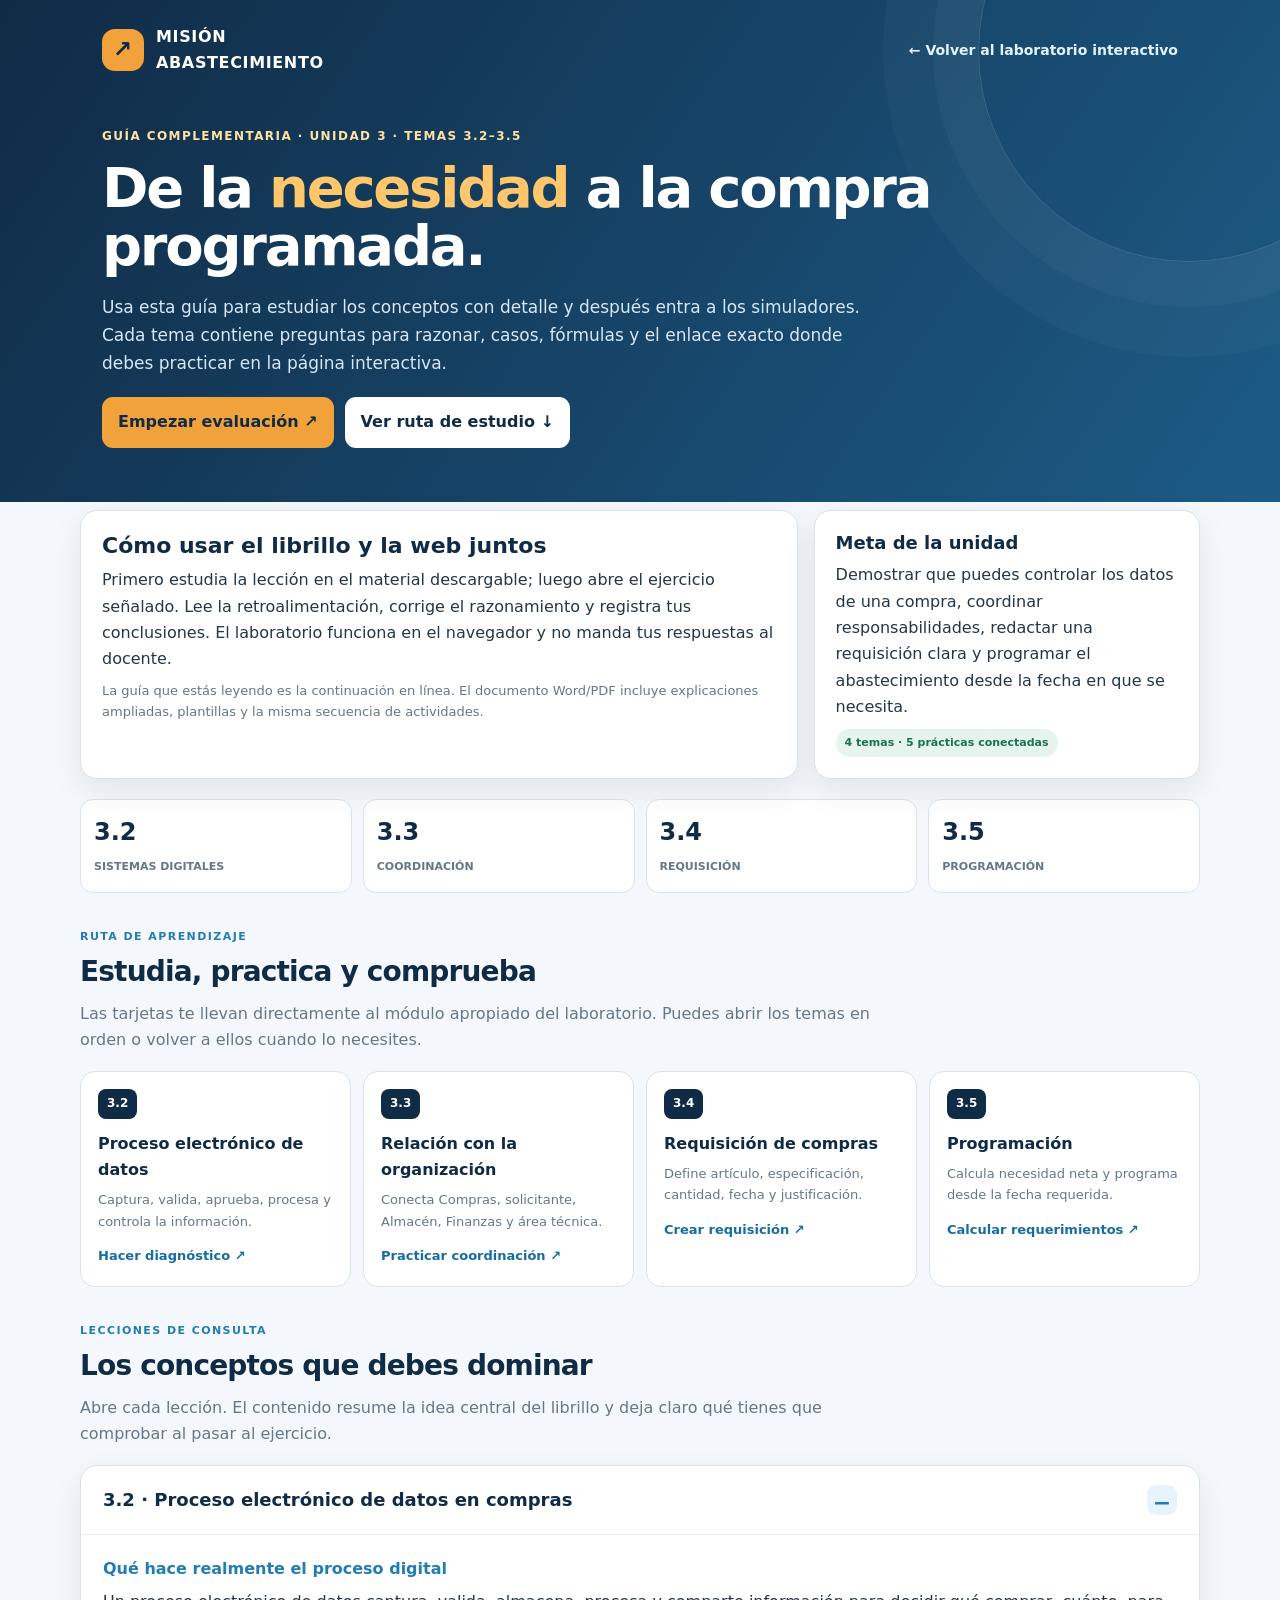
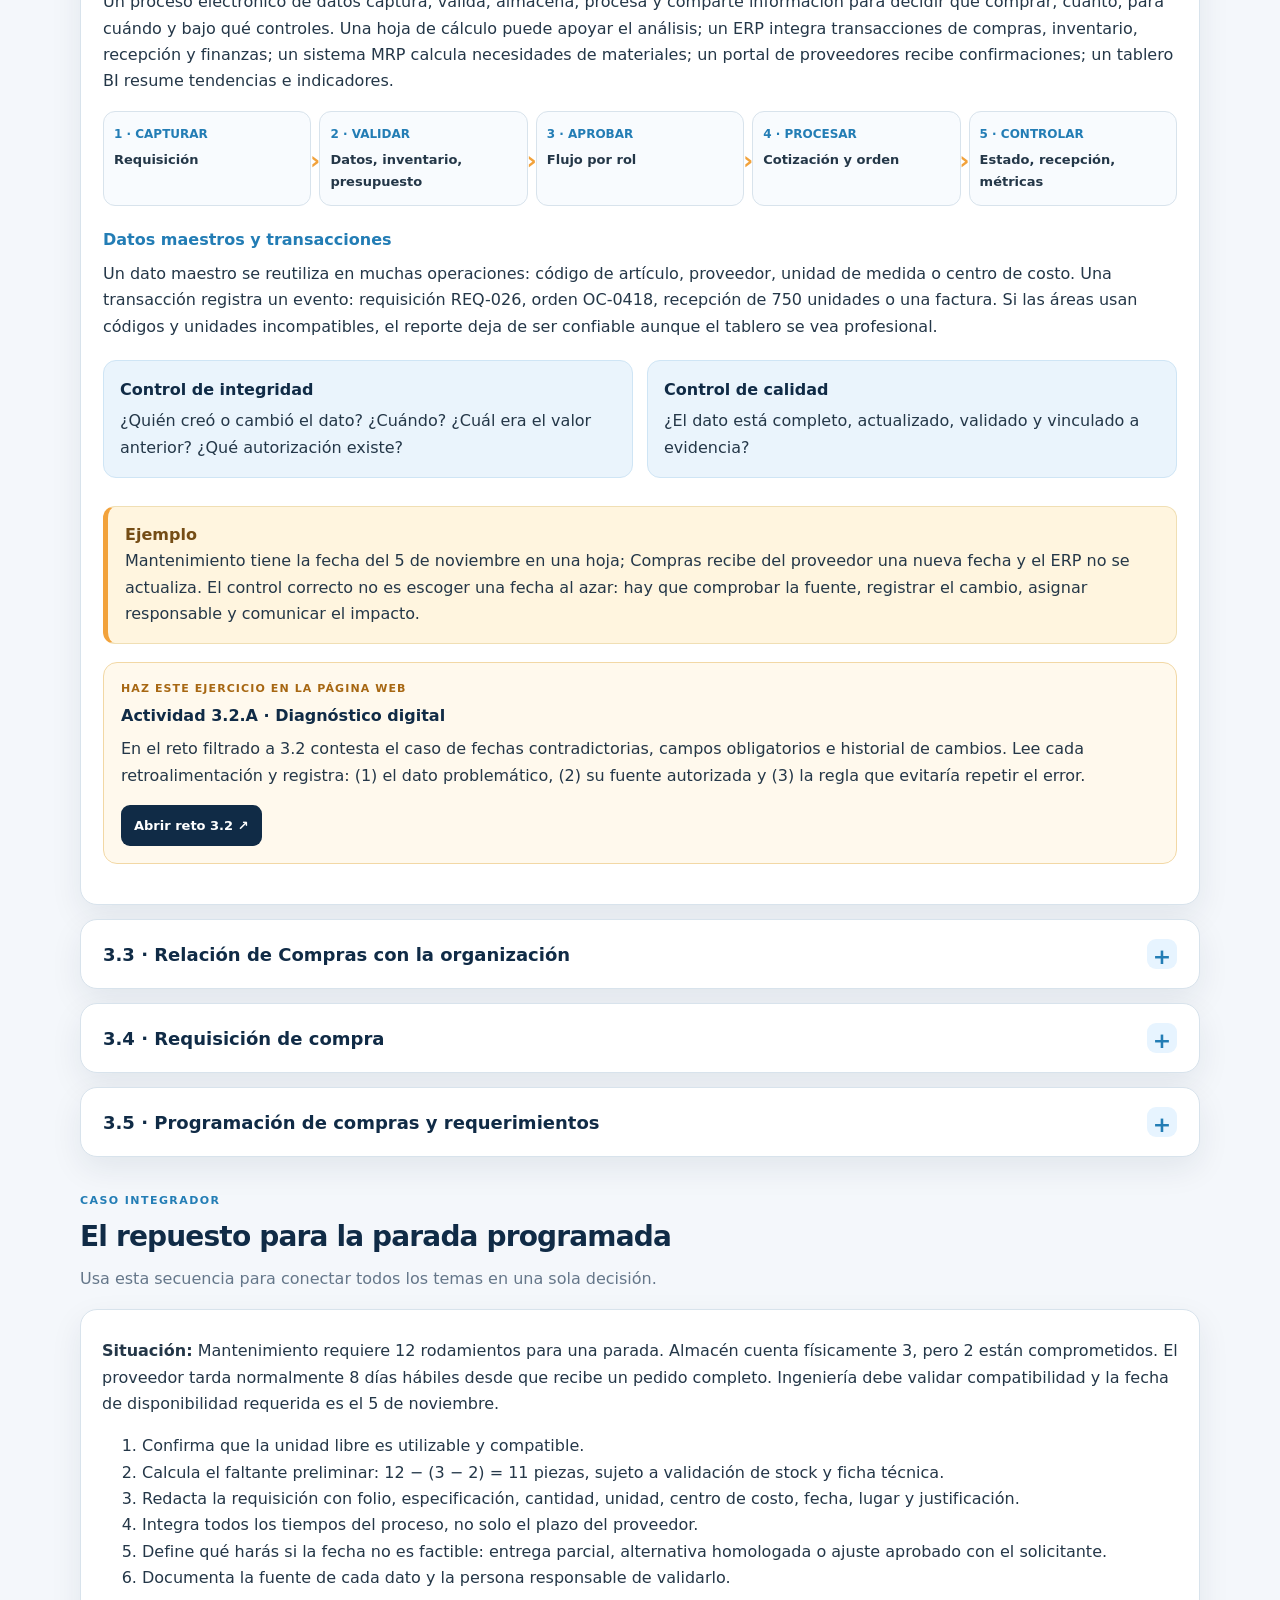
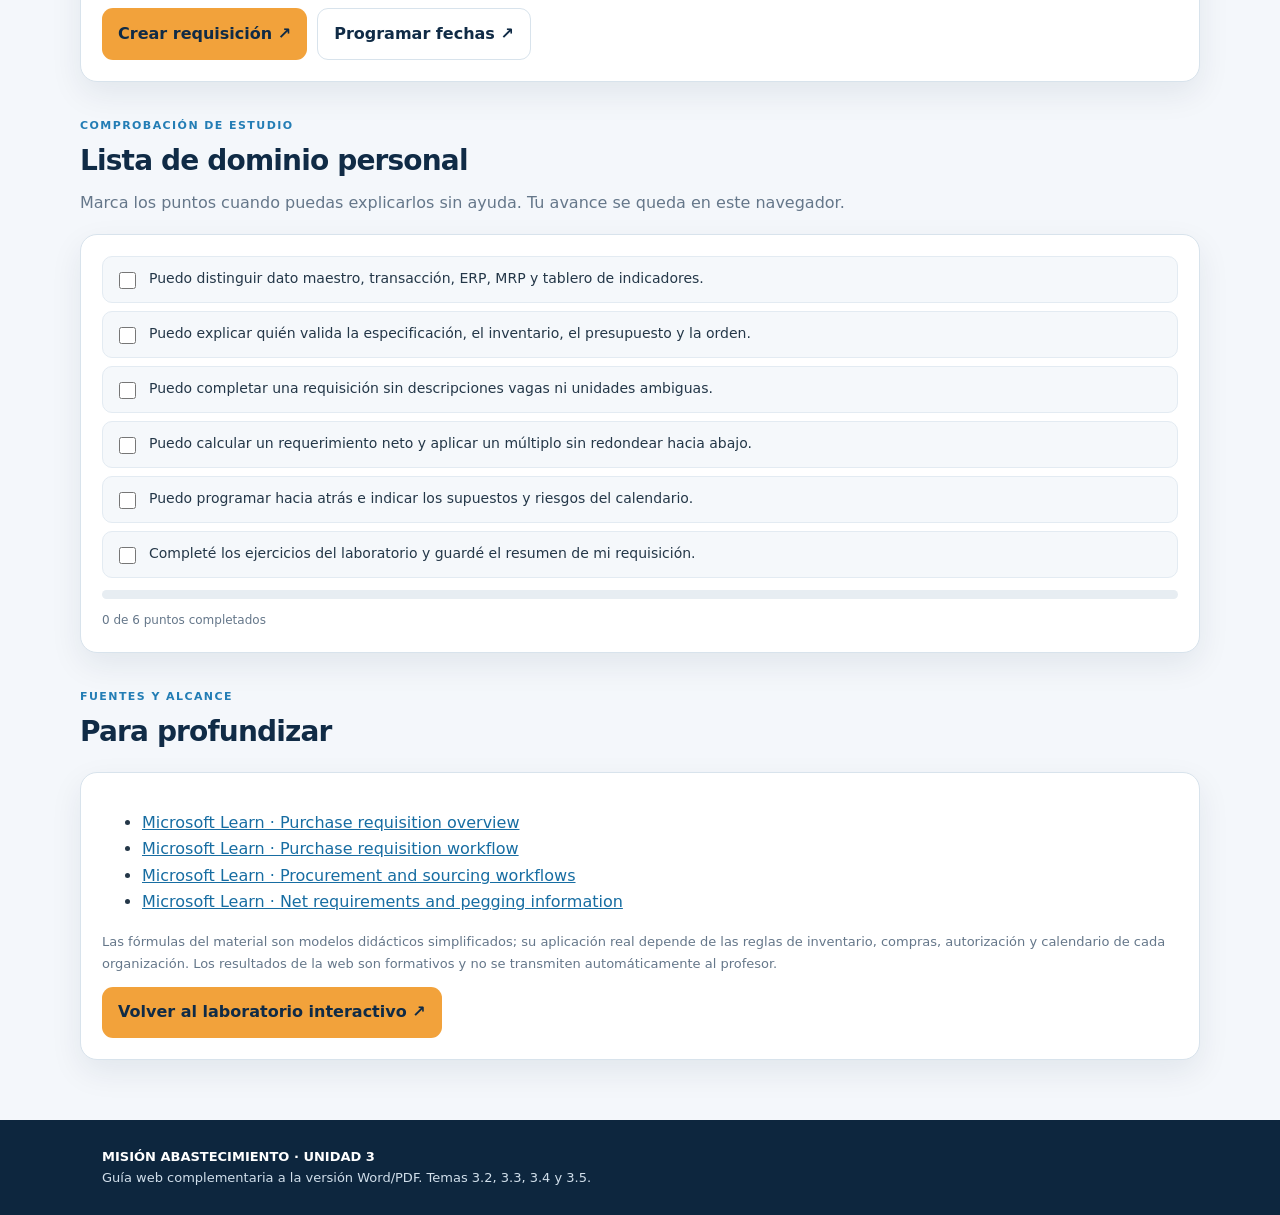
==== guia-3-2-3-5/index.html @ e075c196 "Add linked study guide for purchase planning unit 3" ====
<!doctype html>
<html lang="es">
<head>
<meta charset="utf-8">
<meta name="viewport" content="width=device-width, initial-scale=1">
<meta name="theme-color" content="#102b46">
<meta name="description" content="Guía complementaria y actividades de la Unidad 3 de Administración de Compras y Abastecimiento.">
<title>Guía de estudio | Administración de Compras · Unidad 3</title>
<style>
:root{--navy:#102b46;--navy2:#174d76;--blue:#237db5;--sky:#e7f4ff;--orange:#f2a23b;--ink:#243748;--muted:#65778a;--line:#d8e3ec;--bg:#f4f7fb;--white:#fff;--green:#197b59;--red:#b83e49;--teal:#168e92;--shadow:0 12px 32px #102b4614}
*{box-sizing:border-box}body{margin:0;background:var(--bg);font:16px/1.65 Inter,system-ui,-apple-system,"Segoe UI",sans-serif;color:var(--ink)}a{color:#176da2}a:focus,button:focus-visible{outline:3px solid var(--orange);outline-offset:3px}.shell{max-width:1120px;margin:auto;padding:0 22px}.hero{background:linear-gradient(125deg,var(--navy),#1c5b86);color:white;padding:24px 0 54px;position:relative;overflow:hidden}.hero:after{content:"";position:absolute;width:420px;height:420px;border:1px solid #ffffff28;border-radius:50%;right:-120px;top:-160px;box-shadow:0 0 0 45px #ffffff08,0 0 0 95px #ffffff07}.nav{display:flex;align-items:center;justify-content:space-between;gap:18px;position:relative;z-index:1}.brand{display:flex;align-items:center;gap:12px;font-weight:900;letter-spacing:.04em}.mark{display:grid;place-items:center;width:42px;height:42px;border-radius:13px;background:var(--orange);color:var(--navy);font-size:23px}.nav a{color:#e4f2fc;text-decoration:none;font-weight:750;font-size:14px}.eyebrow{margin-top:50px;color:#ffe2a1;font-weight:850;font-size:12px;letter-spacing:.12em;text-transform:uppercase}.hero h1{font-size:clamp(36px,5vw,56px);line-height:1.05;letter-spacing:-.04em;max-width:850px;margin:12px 0 15px}.hero h1 span{color:#ffc66c}.hero p{max-width:760px;color:#d8e7f4;font-size:17px}.actions{display:flex;gap:11px;flex-wrap:wrap;margin-top:20px}.btn{display:inline-flex;align-items:center;justify-content:center;gap:8px;padding:12px 16px;border-radius:11px;text-decoration:none;border:0;font-weight:850}.primary{background:var(--orange);color:var(--navy)}.light{background:white;color:var(--navy)}.outline{background:white;border:1px solid var(--line);color:var(--navy)}.main{padding:32px 0 60px}.intro{display:grid;grid-template-columns:1.3fr .7fr;gap:16px;margin-top:-24px;position:relative}.card{background:white;border:1px solid var(--line);border-radius:17px;padding:21px;box-shadow:var(--shadow)}.card h2,.card h3{color:var(--navy);margin:0 0 8px;line-height:1.25}.card h2{font-size:22px}.card h3{font-size:18px}.card p{margin:7px 0}.small{font-size:13px;color:var(--muted)}.kpis{display:grid;grid-template-columns:repeat(4,1fr);gap:11px;margin:20px 0 34px}.kpi{background:white;border:1px solid var(--line);border-radius:13px;padding:13px}.kpi strong{display:block;color:var(--navy);font-size:24px}.kpi span{font-size:11px;color:var(--muted);font-weight:850}.sectionhead{margin:35px 0 17px}.sectionhead .tag{color:var(--blue);font-size:11px;font-weight:900;letter-spacing:.13em;text-transform:uppercase}.sectionhead h2{margin:3px 0;color:var(--navy);font-size:28px;letter-spacing:-.03em}.sectionhead p{max-width:790px;color:var(--muted);margin:6px 0}.toc{display:grid;grid-template-columns:repeat(4,1fr);gap:12px}.topic{background:white;border:1px solid var(--line);border-radius:15px;padding:17px}.topic .num{display:inline-block;padding:5px 9px;background:var(--navy);color:white;border-radius:8px;font-size:12px;font-weight:900}.topic h3{font-size:16px;color:var(--navy);margin:12px 0 6px}.topic p{font-size:13px;color:var(--muted);margin:0 0 10px}.topic a{font-weight:850;font-size:13px;text-decoration:none}.lesson{background:white;border:1px solid var(--line);border-radius:17px;margin:14px 0;overflow:hidden;box-shadow:var(--shadow)}.lesson summary{list-style:none;cursor:pointer;padding:19px 22px;display:flex;align-items:center;justify-content:space-between;gap:15px;color:var(--navy);font-weight:900;font-size:18px}.lesson summary::-webkit-details-marker{display:none}.lesson summary:after{content:"+";display:grid;place-items:center;flex:0 0 30px;height:30px;border-radius:9px;background:var(--sky);color:var(--blue);font-size:22px}.lesson[open] summary:after{content:"−"}.lesson-body{padding:0 22px 22px;border-top:1px solid #edf1f5}.lesson-body h3{color:var(--blue);font-size:16px;margin:21px 0 7px}.lesson-body p{margin:7px 0}.lesson-body ul,.lesson-body ol{padding-left:23px}.diagram{display:grid;grid-template-columns:repeat(5,1fr);gap:8px;margin:16px 0}.step{padding:13px 10px;border:1px solid var(--line);border-radius:12px;background:#f8fbfe;position:relative}.step b{display:block;color:var(--blue);font-size:12px;text-transform:uppercase}.step span{font-size:13px;font-weight:800;display:block;margin-top:5px}.step:not(:last-child):after{content:"›";position:absolute;right:-10px;top:30%;font-size:25px;color:var(--orange);font-weight:900;z-index:1}.grid2{display:grid;grid-template-columns:1fr 1fr;gap:14px}.callout{background:#fff5df;border:1px solid #f0dfb4;border-left:5px solid var(--orange);padding:15px 17px;border-radius:12px;margin:15px 0}.callout strong{display:block;color:#754d16}.formula{background:#eaf4fc;border:1px solid #cfe5f5;border-radius:13px;padding:16px;margin:13px 0}.formula strong{display:block;color:var(--navy);font-size:16px;margin-bottom:5px}.eq{font-size:17px;font-weight:850;color:var(--blue);margin:8px 0}.tablewrap{overflow:auto;margin:12px 0}table{width:100%;border-collapse:collapse;font-size:13px}th{background:var(--navy);color:white;text-align:left;padding:10px}td{padding:10px;border:1px solid var(--line);vertical-align:top}tbody tr:nth-child(even){background:#f4f8fb}.exercise{border:1px solid #f2d8a5;background:#fff9ed;border-radius:14px;padding:17px;margin:18px 0}.exercise .lab-tag{font-size:11px;font-weight:900;letter-spacing:.1em;color:#a76712;text-transform:uppercase}.exercise h3{margin:5px 0;color:var(--navy)}.exercise p{margin:7px 0}.tasklink{display:inline-flex;margin-top:9px;padding:10px 13px;background:var(--navy);color:white;text-decoration:none;border-radius:9px;font-size:13px;font-weight:850}.checklist{display:grid;gap:8px}.check{display:flex;align-items:flex-start;gap:10px;background:#f5f8fb;border:1px solid #e3ebf2;padding:10px 12px;border-radius:10px;font-size:14px}.check input{margin-top:5px;accent-color:var(--green);width:17px;height:17px;flex:0 0 auto}.progress{height:9px;background:#e7edf2;border-radius:999px;overflow:hidden;margin:12px 0}.progress span{display:block;background:linear-gradient(90deg,var(--blue),var(--teal));height:100%;width:0%;transition:width .2s}.result{color:var(--muted);font-size:12px}.rubric td:nth-child(2),.rubric th:nth-child(2){text-align:center;width:80px}.sources a{overflow-wrap:anywhere}.footer{background:#0d263e;color:#d1dfeb;padding:26px 0;font-size:13px}.footer strong{color:white}.two-buttons{display:flex;gap:10px;flex-wrap:wrap;margin-top:13px}@media(max-width:850px){.intro{grid-template-columns:1fr}.toc{grid-template-columns:repeat(2,1fr)}.kpis{grid-template-columns:repeat(2,1fr)}.diagram{grid-template-columns:repeat(2,1fr)}.step:after{display:none}.grid2{grid-template-columns:1fr}}@media(max-width:520px){.shell{padding:0 14px}.nav{align-items:flex-start}.nav a{font-size:12px}.toc{grid-template-columns:1fr}.hero h1{font-size:36px}.lesson summary{font-size:16px;padding:16px}.lesson-body{padding:0 15px 18px}.kpi{padding:10px}.kpi strong{font-size:20px}}
</style>
</head>
<body>
<header class="hero">
 <div class="shell">
  <nav class="nav"><div class="brand"><span class="mark">↗</span><span>MISIÓN<br>ABASTECIMIENTO</span></div><a href="https://angelmaltos03-alt.github.io/compras-game/laboratorio-3-2-3-5/">← Volver al laboratorio interactivo</a></nav>
  <div class="eyebrow">Guía complementaria · Unidad 3 · Temas 3.2–3.5</div>
  <h1>De la <span>necesidad</span> a la compra programada.</h1>
  <p>Usa esta guía para estudiar los conceptos con detalle y después entra a los simuladores. Cada tema contiene preguntas para razonar, casos, fórmulas y el enlace exacto donde debes practicar en la página interactiva.</p>
  <div class="actions"><a class="btn primary" href="https://angelmaltos03-alt.github.io/compras-game/laboratorio-3-2-3-5/?module=quiz">Empezar evaluación ↗</a><a class="btn light" href="#ruta">Ver ruta de estudio ↓</a></div>
 </div>
</header>
<main class="main shell">
 <div class="intro">
  <section class="card"><h2>Cómo usar el librillo y la web juntos</h2><p>Primero estudia la lección en el material descargable; luego abre el ejercicio señalado. Lee la retroalimentación, corrige el razonamiento y registra tus conclusiones. El laboratorio funciona en el navegador y no manda tus respuestas al docente.</p><p class="small">La guía que estás leyendo es la continuación en línea. El documento Word/PDF incluye explicaciones ampliadas, plantillas y la misma secuencia de actividades.</p></section>
  <aside class="card"><h3>Meta de la unidad</h3><p>Demostrar que puedes controlar los datos de una compra, coordinar responsabilidades, redactar una requisición clara y programar el abastecimiento desde la fecha en que se necesita.</p><div class="pill" style="display:inline-block;background:#e5f5ed;color:#19734e;padding:5px 9px;border-radius:999px;font-size:11px;font-weight:900">4 temas · 5 prácticas conectadas</div></aside>
 </div>
 <div class="kpis"><div class="kpi"><strong>3.2</strong><span>SISTEMAS DIGITALES</span></div><div class="kpi"><strong>3.3</strong><span>COORDINACIÓN</span></div><div class="kpi"><strong>3.4</strong><span>REQUISICIÓN</span></div><div class="kpi"><strong>3.5</strong><span>PROGRAMACIÓN</span></div></div>
 <div id="ruta" class="sectionhead"><div class="tag">Ruta de aprendizaje</div><h2>Estudia, practica y comprueba</h2><p>Las tarjetas te llevan directamente al módulo apropiado del laboratorio. Puedes abrir los temas en orden o volver a ellos cuando lo necesites.</p></div>
 <div class="toc">
  <article class="topic"><span class="num">3.2</span><h3>Proceso electrónico de datos</h3><p>Captura, valida, aprueba, procesa y controla la información.</p><a href="https://angelmaltos03-alt.github.io/compras-game/laboratorio-3-2-3-5/?module=quiz&topic=3.2">Hacer diagnóstico ↗</a></article>
  <article class="topic"><span class="num">3.3</span><h3>Relación con la organización</h3><p>Conecta Compras, solicitante, Almacén, Finanzas y área técnica.</p><a href="https://angelmaltos03-alt.github.io/compras-game/laboratorio-3-2-3-5/?module=quiz&topic=3.3">Practicar coordinación ↗</a></article>
  <article class="topic"><span class="num">3.4</span><h3>Requisición de compras</h3><p>Define artículo, especificación, cantidad, fecha y justificación.</p><a href="https://angelmaltos03-alt.github.io/compras-game/laboratorio-3-2-3-5/?module=requisition">Crear requisición ↗</a></article>
  <article class="topic"><span class="num">3.5</span><h3>Programación</h3><p>Calcula necesidad neta y programa desde la fecha requerida.</p><a href="https://angelmaltos03-alt.github.io/compras-game/laboratorio-3-2-3-5/?module=planning">Calcular requerimientos ↗</a></article>
 </div>

 <div class="sectionhead"><div class="tag">Lecciones de consulta</div><h2>Los conceptos que debes dominar</h2><p>Abre cada lección. El contenido resume la idea central del librillo y deja claro qué tienes que comprobar al pasar al ejercicio.</p></div>

 <details class="lesson" open>
  <summary>3.2 · Proceso electrónico de datos en compras</summary>
  <div class="lesson-body">
   <h3>Qué hace realmente el proceso digital</h3>
   <p>Un proceso electrónico de datos captura, valida, almacena, procesa y comparte información para decidir qué comprar, cuánto, para cuándo y bajo qué controles. Una hoja de cálculo puede apoyar el análisis; un ERP integra transacciones de compras, inventario, recepción y finanzas; un sistema MRP calcula necesidades de materiales; un portal de proveedores recibe confirmaciones; un tablero BI resume tendencias e indicadores.</p>
   <div class="diagram"><div class="step"><b>1 · Capturar</b><span>Requisición</span></div><div class="step"><b>2 · Validar</b><span>Datos, inventario, presupuesto</span></div><div class="step"><b>3 · Aprobar</b><span>Flujo por rol</span></div><div class="step"><b>4 · Procesar</b><span>Cotización y orden</span></div><div class="step"><b>5 · Controlar</b><span>Estado, recepción, métricas</span></div></div>
   <h3>Datos maestros y transacciones</h3>
   <p>Un dato maestro se reutiliza en muchas operaciones: código de artículo, proveedor, unidad de medida o centro de costo. Una transacción registra un evento: requisición REQ-026, orden OC-0418, recepción de 750 unidades o una factura. Si las áreas usan códigos y unidades incompatibles, el reporte deja de ser confiable aunque el tablero se vea profesional.</p>
   <div class="grid2">
    <div class="formula"><strong>Control de integridad</strong>¿Quién creó o cambió el dato? ¿Cuándo? ¿Cuál era el valor anterior? ¿Qué autorización existe?</div>
    <div class="formula"><strong>Control de calidad</strong>¿El dato está completo, actualizado, validado y vinculado a evidencia?</div>
   </div>
   <div class="callout"><strong>Ejemplo</strong>Mantenimiento tiene la fecha del 5 de noviembre en una hoja; Compras recibe del proveedor una nueva fecha y el ERP no se actualiza. El control correcto no es escoger una fecha al azar: hay que comprobar la fuente, registrar el cambio, asignar responsable y comunicar el impacto.</div>
   <div class="exercise"><div class="lab-tag">Haz este ejercicio en la página web</div><h3>Actividad 3.2.A · Diagnóstico digital</h3><p>En el reto filtrado a 3.2 contesta el caso de fechas contradictorias, campos obligatorios e historial de cambios. Lee cada retroalimentación y registra: (1) el dato problemático, (2) su fuente autorizada y (3) la regla que evitaría repetir el error.</p><a class="tasklink" href="https://angelmaltos03-alt.github.io/compras-game/laboratorio-3-2-3-5/?module=quiz&topic=3.2">Abrir reto 3.2 ↗</a></div>
  </div>
 </details>

 <details class="lesson">
  <summary>3.3 · Relación de Compras con la organización</summary>
  <div class="lesson-body">
   <p>Compras es transversal: organiza el abastecimiento, pero no reemplaza la experiencia del área que usará el bien ni la autoridad del área que autoriza el gasto. La calidad del pedido depende de que todos aporten la información que controlan.</p>
   <div class="tablewrap"><table><thead><tr><th>Área</th><th>Aporta</th><th>Si no participa</th></tr></thead><tbody>
    <tr><td>Solicitante</td><td>Uso, cantidad, fecha requerida, justificación.</td><td>Solicitud confusa o innecesaria.</td></tr>
    <tr><td>Producción / mantenimiento</td><td>Programa de consumo, equipo, repuesto y criticidad.</td><td>Material incompatible o tardío.</td></tr>
    <tr><td>Almacén</td><td>Existencia utilizable, reservas, bloqueos y pedidos abiertos.</td><td>Compra duplicada o faltante.</td></tr>
    <tr><td>Ingeniería / Calidad</td><td>Especificación y criterios de aceptación.</td><td>Rechazo de material o servicio.</td></tr>
    <tr><td>Finanzas / autorizador</td><td>Presupuesto, centro de costo y límites de autoridad.</td><td>Gasto sin validar o cargo incorrecto.</td></tr>
    <tr><td>Compras</td><td>Alternativas, evaluación de proveedores, negociación, OC y seguimiento.</td><td>Menor control de precio, plazo y trazabilidad.</td></tr>
   </tbody></table></div>
   <div class="callout"><strong>Regla de coordinación</strong>El solicitante explica qué necesita y por qué; la función técnica valida qué cumple; Almacén confirma cuánto hay libre; Finanzas y el autorizador aplican controles; Compras convierte la necesidad validada en una adquisición controlada.</div>
   <div class="exercise"><div class="lab-tag">Haz este ejercicio en la página web</div><h3>Actividad 3.3.A · Responsabilidad compartida</h3><p>Filtra el reto al tema 3.3. Después redacta un ejemplo propio donde deban intervenir tres áreas. Indica qué dato aporta cada una y qué evidencia dejaría.</p><a class="tasklink" href="https://angelmaltos03-alt.github.io/compras-game/laboratorio-3-2-3-5/?module=quiz&topic=3.3">Abrir reto 3.3 ↗</a></div>
  </div>
 </details>

 <details class="lesson">
  <summary>3.4 · Requisición de compra</summary>
  <div class="lesson-body">
   <h3>Qué es y qué no es</h3>
   <p>La requisición es la solicitud interna para adquirir un bien o servicio. Justifica y describe la necesidad; no es la cotización del proveedor ni la orden formal enviada al proveedor. Una vez validada y aprobada según la política, puede continuar a la cotización, selección y emisión de la orden.</p>
   <div class="tablewrap"><table><thead><tr><th>Campo</th><th>Qué debe registrar</th><th>Ejemplo didáctico</th></tr></thead><tbody>
    <tr><td>Cabecera</td><td>Folio, fecha, solicitante, área, centro de costo.</td><td>REQ-MTTO-026 · MNT-02.</td></tr>
    <tr><td>Descripción</td><td>Nombre específico del bien o servicio.</td><td>Rodamiento 6205-2RS.</td></tr>
    <tr><td>Especificación</td><td>Modelo, medidas, material, compatibilidad, norma o alcance.</td><td>Compatible con motor M-04 según ficha adjunta.</td></tr>
    <tr><td>Cantidad / unidad</td><td>Valor y unidad no ambigua.</td><td>11 piezas, si el inventario libre válido es 1 y se necesitan 12.</td></tr>
    <tr><td>Fecha / lugar</td><td>Cuándo debe estar disponible y dónde se recibe.</td><td>Antes de la parada, almacén central.</td></tr>
    <tr><td>Justificación</td><td>Uso y consecuencia de no comprar.</td><td>El mantenimiento programado puede retrasarse si falta el repuesto.</td></tr>
   </tbody></table></div>
   <h3>Descripción clara frente a descripción vaga</h3>
   <div class="grid2"><div class="formula"><strong>Débil</strong>“Comprar un rodamiento urgente”.<p>No define modelo, uso, cantidad ni fecha útil.</p></div><div class="formula"><strong>Mejor</strong>“Rodamiento 6205-2RS, compatible con motor M-04 según ficha técnica validada; 11 piezas; disponible antes de la parada del 5 de noviembre”.</div></div>
   <div class="callout"><strong>Antes de aprobar</strong>Comprueba inventario utilizable y reservas; valida la compatibilidad con el área técnica; confirma centro de costo; revisa fecha y plazo; adjunta documentos y tramita las autorizaciones aplicables.</div>
   <div class="exercise"><div class="lab-tag">Haz este ejercicio en la página web</div><h3>Actividad 3.4.A · Construye una requisición</h3><p>Completa el formulario de requisición. Pulsa “Revisar mi requisición”, lee los nueve criterios y corrige los que no cumplan. Descarga el resumen y consérvalo como parte de la evidencia.</p><a class="tasklink" href="https://angelmaltos03-alt.github.io/compras-game/laboratorio-3-2-3-5/?module=requisition">Abrir simulador de requisición ↗</a></div>
  </div>
 </details>

 <details class="lesson">
  <summary>3.5 · Programación de compras y requerimientos</summary>
  <div class="lesson-body">
   <h3>Planear frente a programar</h3>
   <p>Planear determina qué se necesita, cuánto y bajo qué restricciones. Programar fija fechas y responsables para completar la validación, aprobación, cotización, orden, suministro, transporte y recepción. La programación empieza por la fecha de uso y se calcula hacia atrás.</p>
   <div class="formula"><strong>Requerimiento neto (modelo didáctico)</strong><div class="eq">Máx. [0, Demanda + Stock de seguridad − Inventario utilizable − Recepciones oportunas]</div><p>“Máx. 0” indica que una necesidad cubierta no se traduce en una compra negativa. Solo se descuentan existencias utilizables y pedidos que lleguen antes de la fecha de consumo.</p></div>
   <h3>Ejemplo resuelto</h3>
   <div class="tablewrap"><table><thead><tr><th>Paso</th><th>Operación</th><th>Resultado</th></tr></thead><tbody>
    <tr><td>1</td><td>Demanda 1,200 + seguridad 100</td><td>1,300</td></tr>
    <tr><td>2</td><td>1,300 − inventario utilizable 180</td><td>1,120</td></tr>
    <tr><td>3</td><td>1,120 − recepciones oportunas 250</td><td>870 netas</td></tr>
    <tr><td>4</td><td>Si se compra en múltiplos de 200, el menor lote que cubre 870 es 1,000</td><td>1,000 a evaluar, según presupuesto y almacenamiento</td></tr>
   </tbody></table></div>
   <h3>Punto de reorden</h3>
   <div class="formula"><strong>Fórmula introductoria</strong><div class="eq">Punto de reorden = consumo promedio diario × plazo de reposición + stock de seguridad</div><p>40 filtros por día × 6 días operativos + 100 de reserva = 340 filtros. Los días y la demanda deben usar la misma base temporal; la cifra es un nivel de activación, no necesariamente la cantidad que se compra.</p></div>
   <h3>Programar hacia atrás</h3>
   <p>Ejemplo de tiempos consecutivos: aprobación 2 días hábiles, cotización/gestión 2, preparación de proveedor 8, transporte 3, inspección/recepción 2. Total = 17 días hábiles. Cuenta hacia atrás desde la fecha requerida y ajusta por festivos, cierres y margen de riesgo. Si unas tareas ocurren en paralelo, modela las dependencias en lugar de sumarlas dos veces.</p>
   <div class="exercise"><div class="lab-tag">Haz estos ejercicios en la página web</div><h3>Actividad 3.5.A · Requerimientos</h3><p>Introduce 1,200 de demanda, 100 de seguridad, 180 de inventario, 250 de recepciones oportunas y múltiplo 200. Comprueba 870 netas y 1,000 a evaluar. Después cambia las recepciones a cero y explica la variación.</p><a class="tasklink" href="https://angelmaltos03-alt.github.io/compras-game/laboratorio-3-2-3-5/?module=planning">Abrir calculadora de requerimientos ↗</a></div>
   <div class="exercise"><div class="lab-tag">Actividad 3.5.B · Programación</div><h3>Calcula cuándo iniciar</h3><p>Establece la fecha requerida y utiliza 2, 2, 8, 3 y 2 días hábiles en las etapas. La aplicación excluye fines de semana, no todos los festivos. Registra la fecha y explica qué factores de la empresa podrían cambiarla.</p><a class="tasklink" href="https://angelmaltos03-alt.github.io/compras-game/laboratorio-3-2-3-5/?module=schedule">Abrir simulador de programación ↗</a></div>
  </div>
 </details>

 <div class="sectionhead"><div class="tag">Caso integrador</div><h2>El repuesto para la parada programada</h2><p>Usa esta secuencia para conectar todos los temas en una sola decisión.</p></div>
 <section class="card">
  <p><strong>Situación:</strong> Mantenimiento requiere 12 rodamientos para una parada. Almacén cuenta físicamente 3, pero 2 están comprometidos. El proveedor tarda normalmente 8 días hábiles desde que recibe un pedido completo. Ingeniería debe validar compatibilidad y la fecha de disponibilidad requerida es el 5 de noviembre.</p>
  <ol><li>Confirma que la unidad libre es utilizable y compatible.</li><li>Calcula el faltante preliminar: 12 − (3 − 2) = 11 piezas, sujeto a validación de stock y ficha técnica.</li><li>Redacta la requisición con folio, especificación, cantidad, unidad, centro de costo, fecha, lugar y justificación.</li><li>Integra todos los tiempos del proceso, no solo el plazo del proveedor.</li><li>Define qué harás si la fecha no es factible: entrega parcial, alternativa homologada o ajuste aprobado con el solicitante.</li><li>Documenta la fuente de cada dato y la persona responsable de validarlo.</li></ol>
  <div class="two-buttons"><a class="btn primary" href="https://angelmaltos03-alt.github.io/compras-game/laboratorio-3-2-3-5/?module=requisition">Crear requisición ↗</a><a class="btn outline" href="https://angelmaltos03-alt.github.io/compras-game/laboratorio-3-2-3-5/?module=schedule">Programar fechas ↗</a></div>
 </section>

 <div class="sectionhead"><div class="tag">Comprobación de estudio</div><h2>Lista de dominio personal</h2><p>Marca los puntos cuando puedas explicarlos sin ayuda. Tu avance se queda en este navegador.</p></div>
 <section class="card">
  <div class="checklist" id="checks">
   <label class="check"><input type="checkbox"> Puedo distinguir dato maestro, transacción, ERP, MRP y tablero de indicadores.</label>
   <label class="check"><input type="checkbox"> Puedo explicar quién valida la especificación, el inventario, el presupuesto y la orden.</label>
   <label class="check"><input type="checkbox"> Puedo completar una requisición sin descripciones vagas ni unidades ambiguas.</label>
   <label class="check"><input type="checkbox"> Puedo calcular un requerimiento neto y aplicar un múltiplo sin redondear hacia abajo.</label>
   <label class="check"><input type="checkbox"> Puedo programar hacia atrás e indicar los supuestos y riesgos del calendario.</label>
   <label class="check"><input type="checkbox"> Completé los ejercicios del laboratorio y guardé el resumen de mi requisición.</label>
  </div>
  <div class="progress"><span id="progress-fill"></span></div><div class="result" id="progress-label">0 de 6 puntos completados</div>
 </section>

 <div class="sectionhead"><div class="tag">Fuentes y alcance</div><h2>Para profundizar</h2></div>
 <section class="card sources">
  <ul>
   <li><a href="https://learn.microsoft.com/en-us/dynamics365/supply-chain/procurement/purchase-requisitions-overview" target="_blank" rel="noreferrer">Microsoft Learn · Purchase requisition overview</a></li>
   <li><a href="https://learn.microsoft.com/en-us/dynamics365/supply-chain/procurement/purchase-requisitions-workflow" target="_blank" rel="noreferrer">Microsoft Learn · Purchase requisition workflow</a></li>
   <li><a href="https://learn.microsoft.com/en-us/dynamics365/supply-chain/procurement/procurement-sourcing-workflows" target="_blank" rel="noreferrer">Microsoft Learn · Procurement and sourcing workflows</a></li>
   <li><a href="https://learn.microsoft.com/en-us/dynamics365/supply-chain/master-planning/net-requirements-built-in-master-planning" target="_blank" rel="noreferrer">Microsoft Learn · Net requirements and pegging information</a></li>
  </ul>
  <p class="small">Las fórmulas del material son modelos didácticos simplificados; su aplicación real depende de las reglas de inventario, compras, autorización y calendario de cada organización. Los resultados de la web son formativos y no se transmiten automáticamente al profesor.</p>
  <div class="two-buttons"><a class="btn primary" href="https://angelmaltos03-alt.github.io/compras-game/laboratorio-3-2-3-5/">Volver al laboratorio interactivo ↗</a></div>
 </section>
</main>
<footer class="footer"><div class="shell"><strong>MISIÓN ABASTECIMIENTO · UNIDAD 3</strong><br>Guía web complementaria a la versión Word/PDF. Temas 3.2, 3.3, 3.4 y 3.5.</div></footer>
<script>
(function(){const boxes=[...document.querySelectorAll('#checks input')];const fill=document.getElementById('progress-fill');const label=document.getElementById('progress-label');boxes.forEach((box,i)=>{const key='mision-abastecimiento-guide-check-'+i;box.checked=localStorage.getItem(key)==='1';box.addEventListener('change',()=>{localStorage.setItem(key,box.checked?'1':'0');update()})});function update(){const n=boxes.filter(b=>b.checked).length;fill.style.width=(n/boxes.length*100)+'%';label.textContent=n+' de '+boxes.length+' puntos completados'}update()})();
</script>
</body></html>
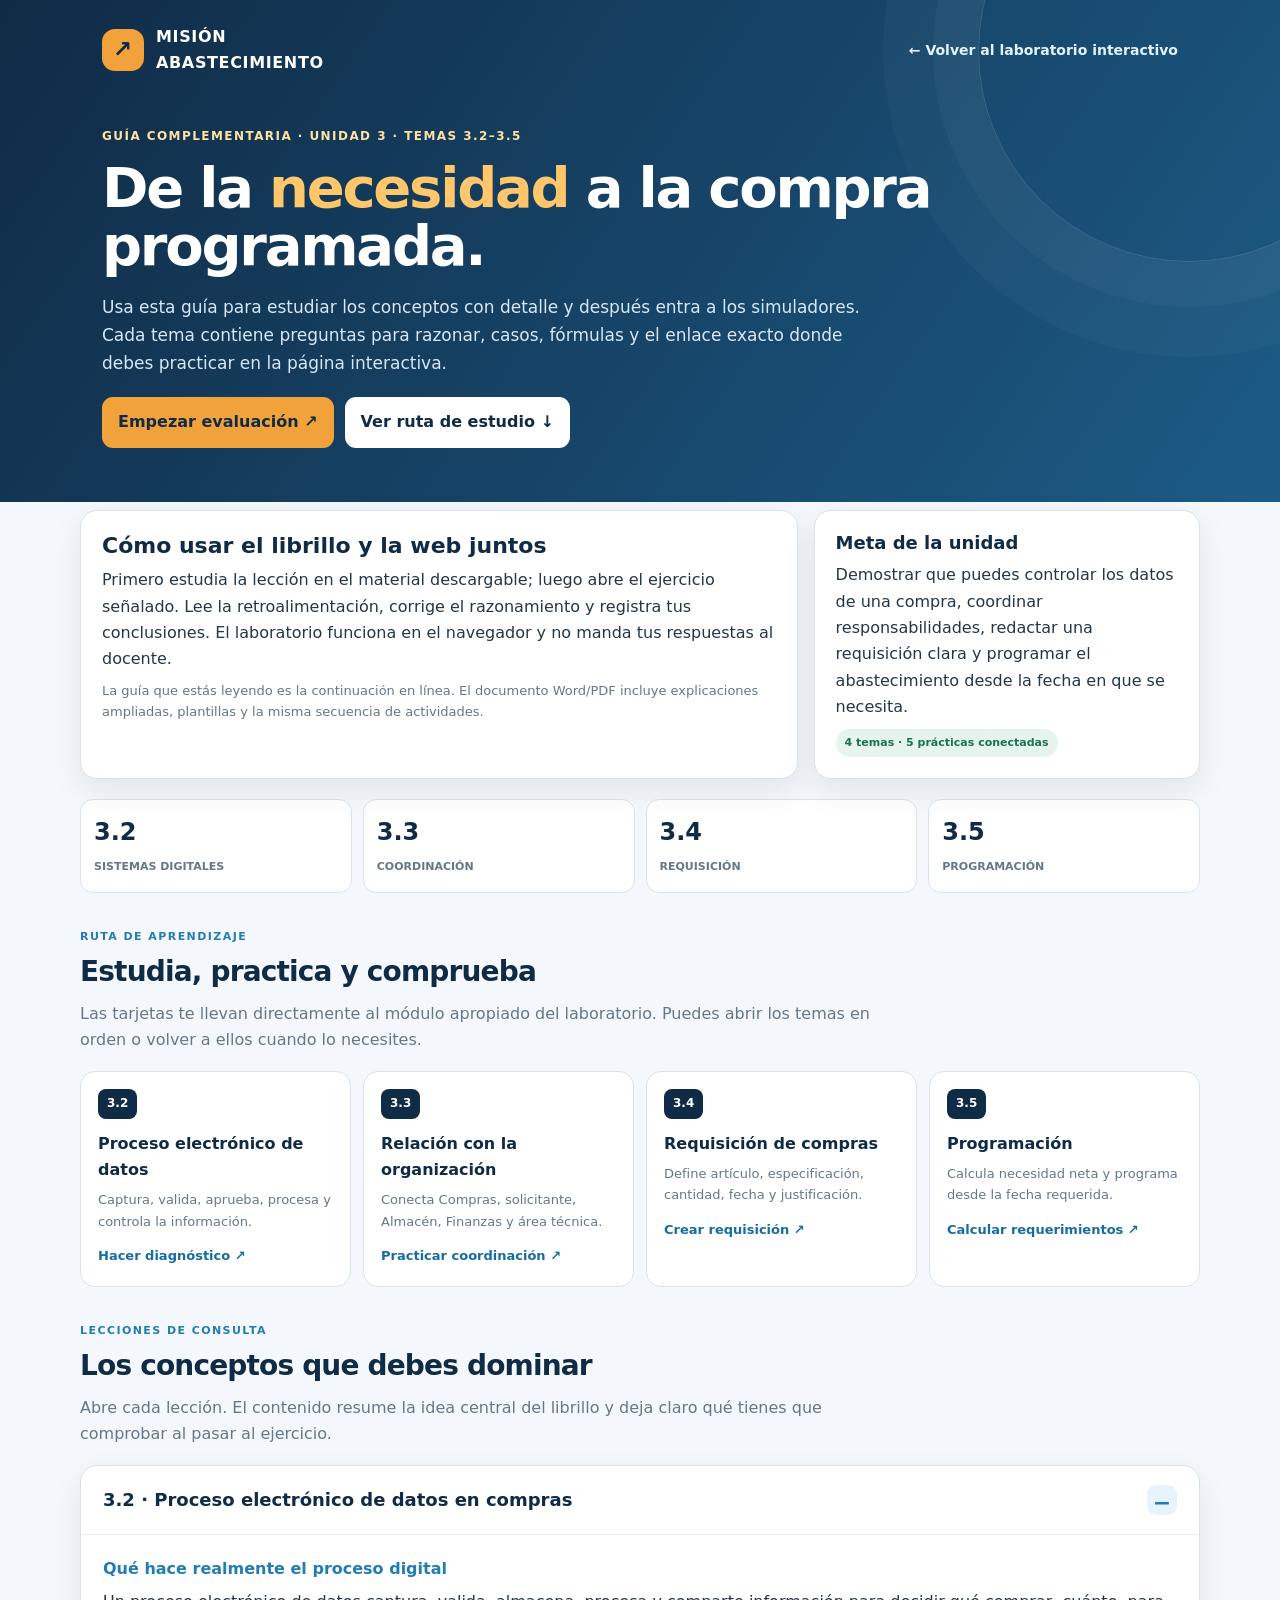
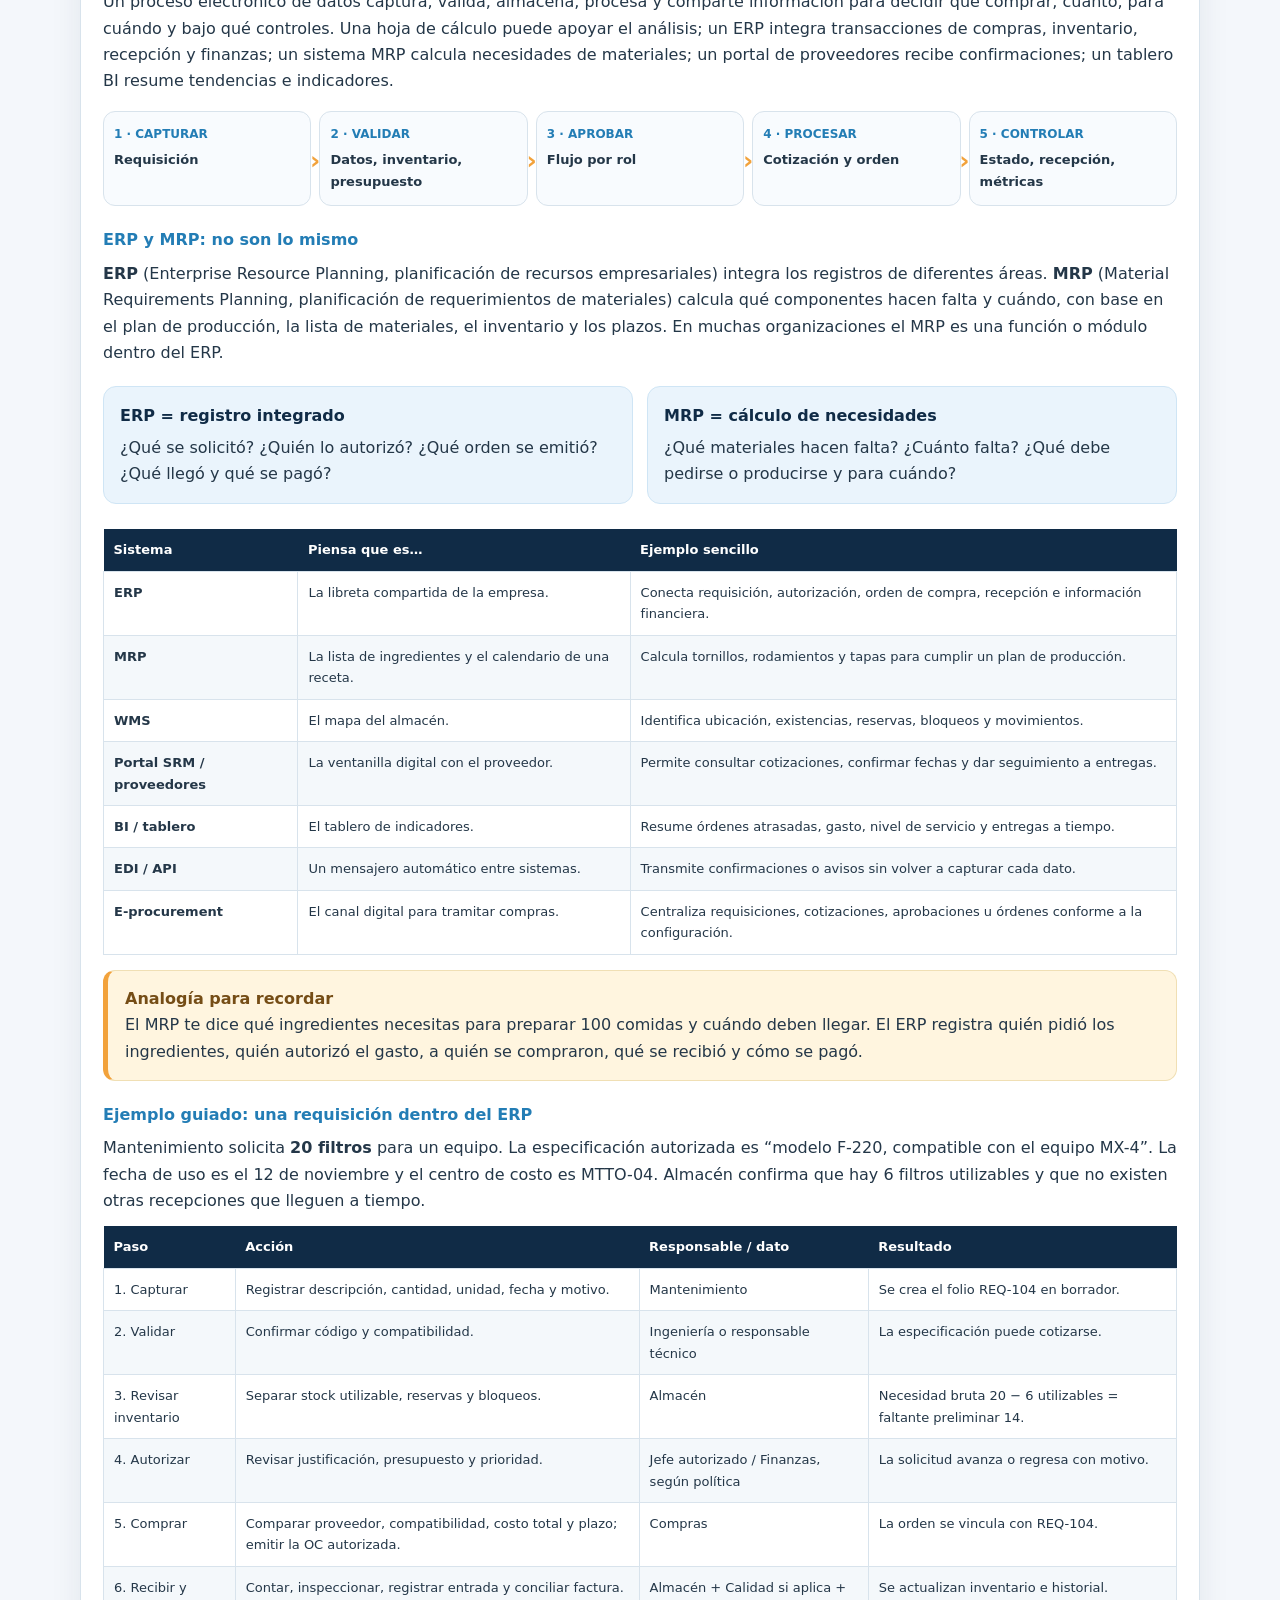
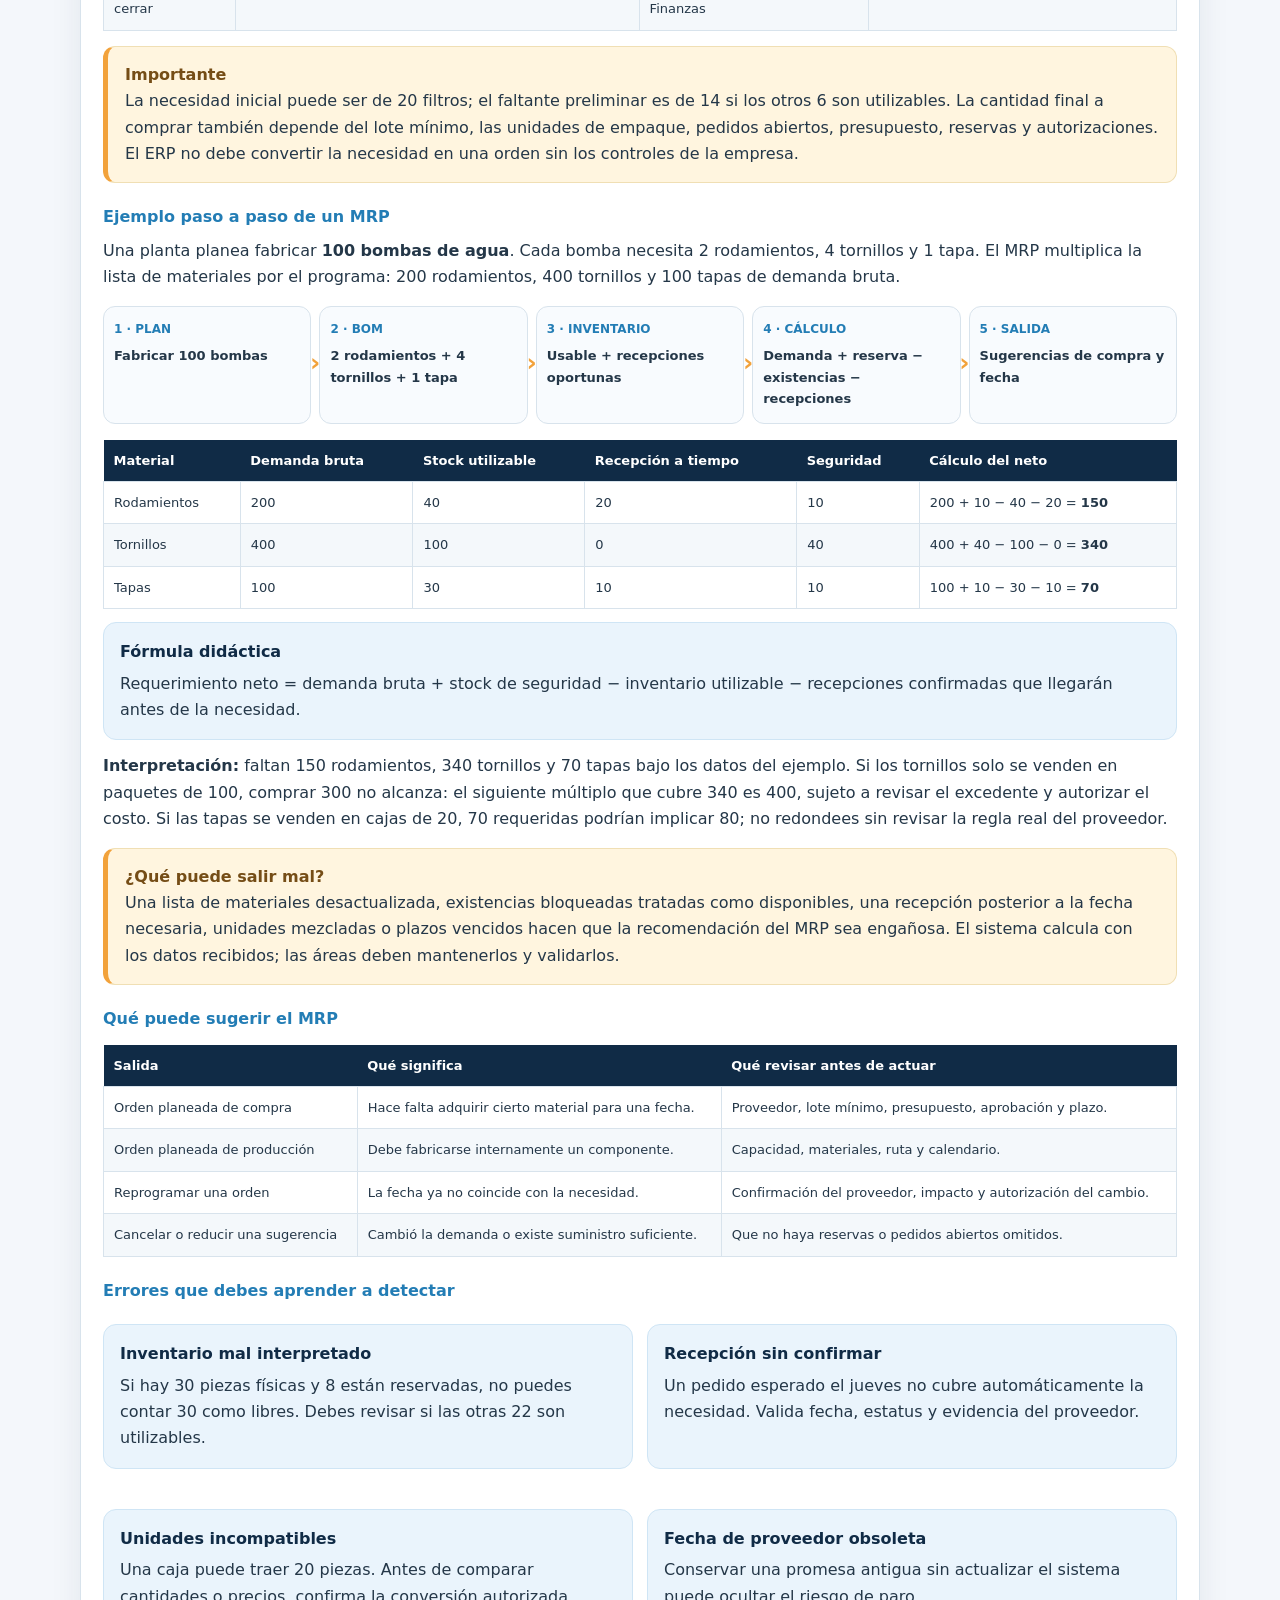
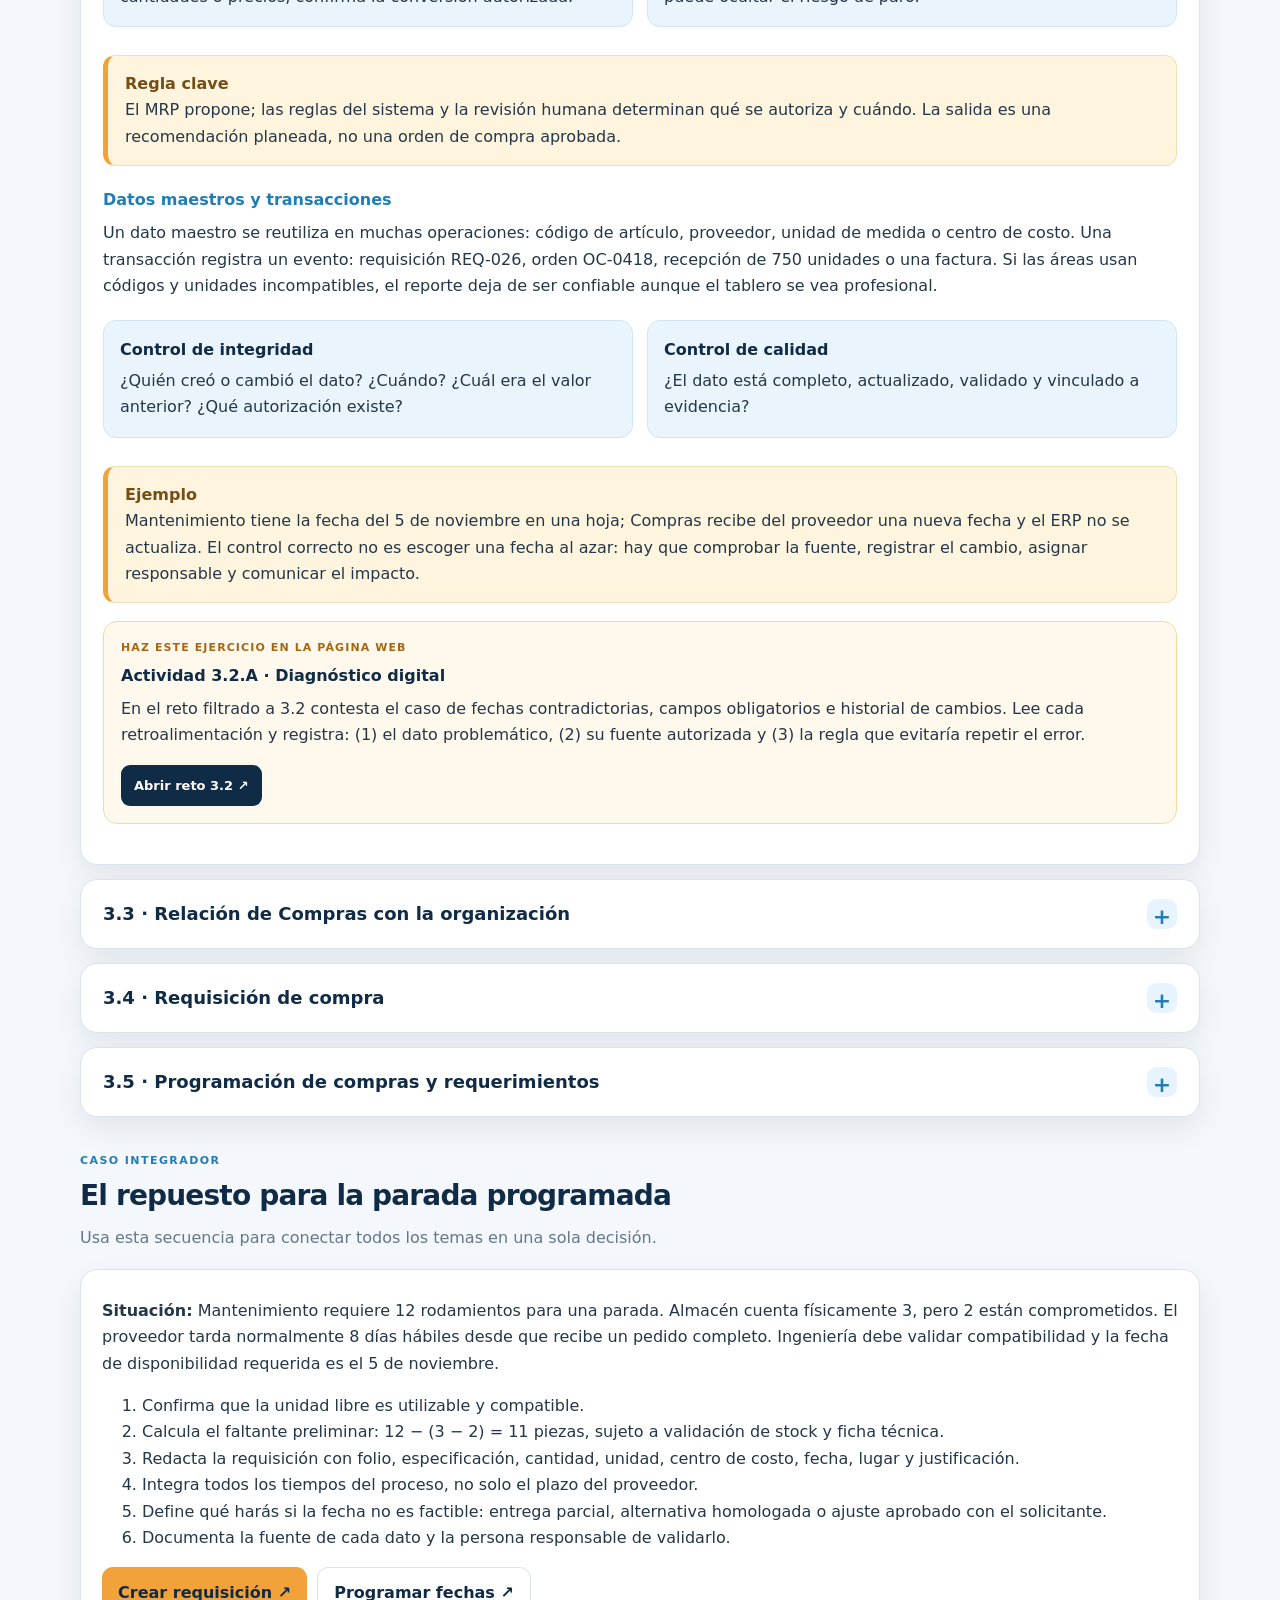
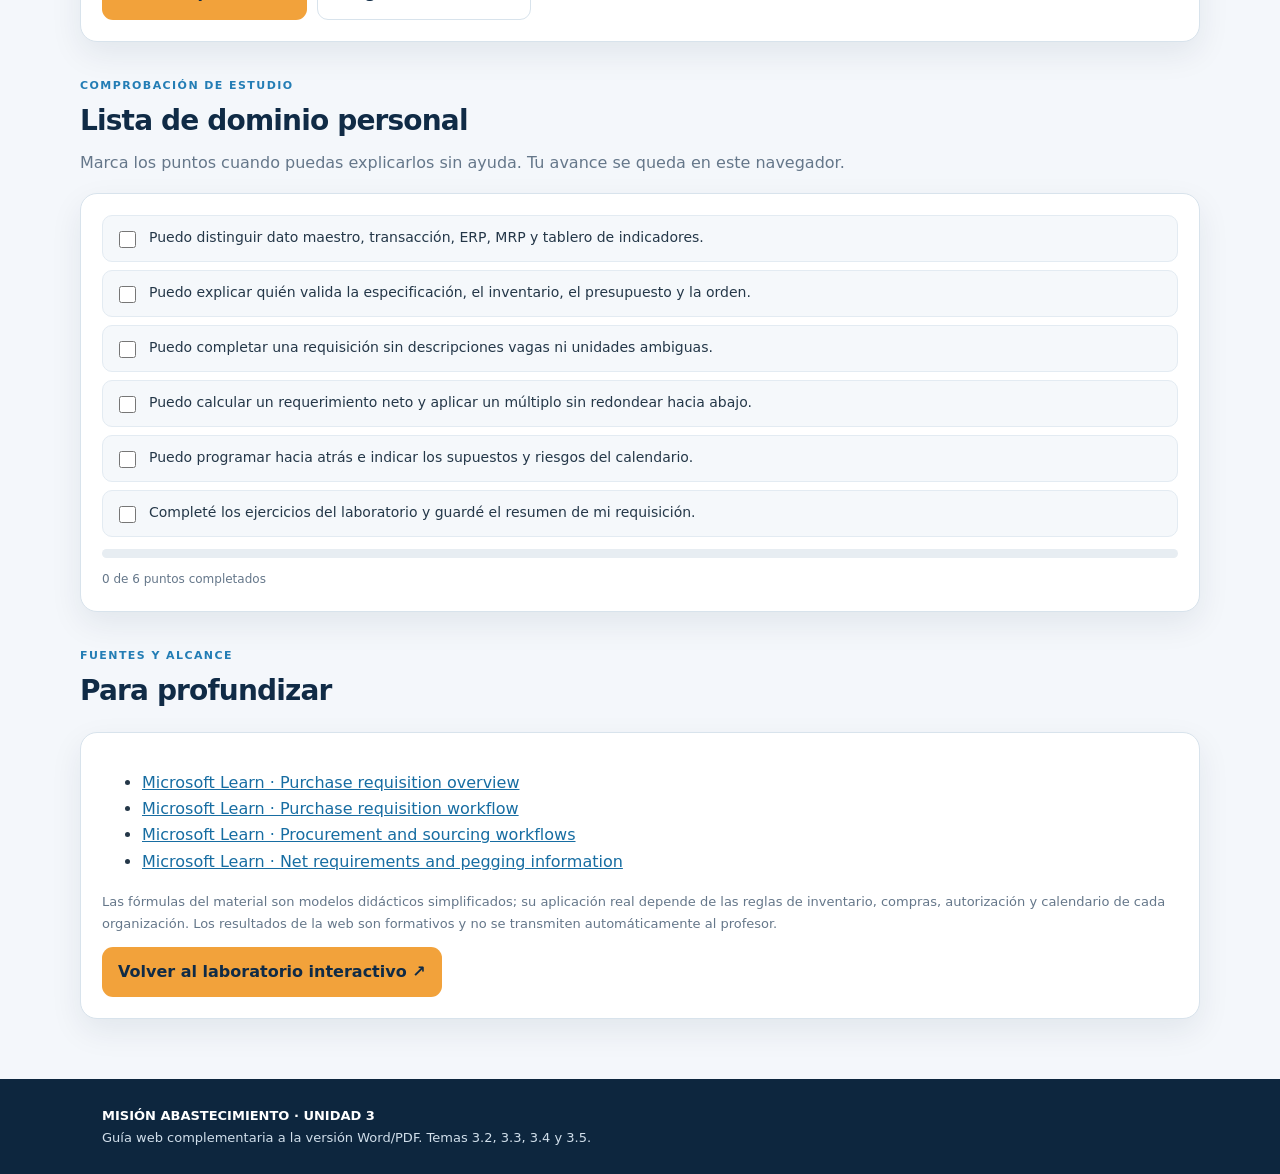
==== commit b32c2a3e: "Amplía guía didáctica con ejemplos visuales ERP, MRP y sistemas conectados" ====
--- a/guia-3-2-3-5/index.html
+++ b/guia-3-2-3-5/index.html
@@ -43,6 +43,64 @@
    <h3>Qué hace realmente el proceso digital</h3>
    <p>Un proceso electrónico de datos captura, valida, almacena, procesa y comparte información para decidir qué comprar, cuánto, para cuándo y bajo qué controles. Una hoja de cálculo puede apoyar el análisis; un ERP integra transacciones de compras, inventario, recepción y finanzas; un sistema MRP calcula necesidades de materiales; un portal de proveedores recibe confirmaciones; un tablero BI resume tendencias e indicadores.</p>
    <div class="diagram"><div class="step"><b>1 · Capturar</b><span>Requisición</span></div><div class="step"><b>2 · Validar</b><span>Datos, inventario, presupuesto</span></div><div class="step"><b>3 · Aprobar</b><span>Flujo por rol</span></div><div class="step"><b>4 · Procesar</b><span>Cotización y orden</span></div><div class="step"><b>5 · Controlar</b><span>Estado, recepción, métricas</span></div></div>
+
+   <h3>ERP y MRP: no son lo mismo</h3>
+   <p><strong>ERP</strong> (Enterprise Resource Planning, planificación de recursos empresariales) integra los registros de diferentes áreas. <strong>MRP</strong> (Material Requirements Planning, planificación de requerimientos de materiales) calcula qué componentes hacen falta y cuándo, con base en el plan de producción, la lista de materiales, el inventario y los plazos. En muchas organizaciones el MRP es una función o módulo dentro del ERP.</p>
+   <div class="grid2">
+    <div class="formula"><strong>ERP = registro integrado</strong>¿Qué se solicitó? ¿Quién lo autorizó? ¿Qué orden se emitió? ¿Qué llegó y qué se pagó?</div>
+    <div class="formula"><strong>MRP = cálculo de necesidades</strong>¿Qué materiales hacen falta? ¿Cuánto falta? ¿Qué debe pedirse o producirse y para cuándo?</div>
+   </div>
+   <div class="tablewrap"><table><thead><tr><th>Sistema</th><th>Piensa que es…</th><th>Ejemplo sencillo</th></tr></thead><tbody>
+    <tr><td><strong>ERP</strong></td><td>La libreta compartida de la empresa.</td><td>Conecta requisición, autorización, orden de compra, recepción e información financiera.</td></tr>
+    <tr><td><strong>MRP</strong></td><td>La lista de ingredientes y el calendario de una receta.</td><td>Calcula tornillos, rodamientos y tapas para cumplir un plan de producción.</td></tr>
+    <tr><td><strong>WMS</strong></td><td>El mapa del almacén.</td><td>Identifica ubicación, existencias, reservas, bloqueos y movimientos.</td></tr>
+    <tr><td><strong>Portal SRM / proveedores</strong></td><td>La ventanilla digital con el proveedor.</td><td>Permite consultar cotizaciones, confirmar fechas y dar seguimiento a entregas.</td></tr>
+    <tr><td><strong>BI / tablero</strong></td><td>El tablero de indicadores.</td><td>Resume órdenes atrasadas, gasto, nivel de servicio y entregas a tiempo.</td></tr>
+    <tr><td><strong>EDI / API</strong></td><td>Un mensajero automático entre sistemas.</td><td>Transmite confirmaciones o avisos sin volver a capturar cada dato.</td></tr>
+    <tr><td><strong>E-procurement</strong></td><td>El canal digital para tramitar compras.</td><td>Centraliza requisiciones, cotizaciones, aprobaciones u órdenes conforme a la configuración.</td></tr>
+   </tbody></table></div>
+   <div class="callout"><strong>Analogía para recordar</strong>El MRP te dice qué ingredientes necesitas para preparar 100 comidas y cuándo deben llegar. El ERP registra quién pidió los ingredientes, quién autorizó el gasto, a quién se compraron, qué se recibió y cómo se pagó.</div>
+
+   <h3>Ejemplo guiado: una requisición dentro del ERP</h3>
+   <p>Mantenimiento solicita <strong>20 filtros</strong> para un equipo. La especificación autorizada es “modelo F-220, compatible con el equipo MX-4”. La fecha de uso es el 12 de noviembre y el centro de costo es MTTO-04. Almacén confirma que hay 6 filtros utilizables y que no existen otras recepciones que lleguen a tiempo.</p>
+   <div class="tablewrap"><table><thead><tr><th>Paso</th><th>Acción</th><th>Responsable / dato</th><th>Resultado</th></tr></thead><tbody>
+    <tr><td>1. Capturar</td><td>Registrar descripción, cantidad, unidad, fecha y motivo.</td><td>Mantenimiento</td><td>Se crea el folio REQ-104 en borrador.</td></tr>
+    <tr><td>2. Validar</td><td>Confirmar código y compatibilidad.</td><td>Ingeniería o responsable técnico</td><td>La especificación puede cotizarse.</td></tr>
+    <tr><td>3. Revisar inventario</td><td>Separar stock utilizable, reservas y bloqueos.</td><td>Almacén</td><td>Necesidad bruta 20 − 6 utilizables = faltante preliminar 14.</td></tr>
+    <tr><td>4. Autorizar</td><td>Revisar justificación, presupuesto y prioridad.</td><td>Jefe autorizado / Finanzas, según política</td><td>La solicitud avanza o regresa con motivo.</td></tr>
+    <tr><td>5. Comprar</td><td>Comparar proveedor, compatibilidad, costo total y plazo; emitir la OC autorizada.</td><td>Compras</td><td>La orden se vincula con REQ-104.</td></tr>
+    <tr><td>6. Recibir y cerrar</td><td>Contar, inspeccionar, registrar entrada y conciliar factura.</td><td>Almacén + Calidad si aplica + Finanzas</td><td>Se actualizan inventario e historial.</td></tr>
+   </tbody></table></div>
+   <div class="callout"><strong>Importante</strong>La necesidad inicial puede ser de 20 filtros; el faltante preliminar es de 14 si los otros 6 son utilizables. La cantidad final a comprar también depende del lote mínimo, las unidades de empaque, pedidos abiertos, presupuesto, reservas y autorizaciones. El ERP no debe convertir la necesidad en una orden sin los controles de la empresa.</div>
+
+   <h3>Ejemplo paso a paso de un MRP</h3>
+   <p>Una planta planea fabricar <strong>100 bombas de agua</strong>. Cada bomba necesita 2 rodamientos, 4 tornillos y 1 tapa. El MRP multiplica la lista de materiales por el programa: 200 rodamientos, 400 tornillos y 100 tapas de demanda bruta.</p>
+   <div class="diagram"><div class="step"><b>1 · Plan</b><span>Fabricar 100 bombas</span></div><div class="step"><b>2 · BOM</b><span>2 rodamientos + 4 tornillos + 1 tapa</span></div><div class="step"><b>3 · Inventario</b><span>Usable + recepciones oportunas</span></div><div class="step"><b>4 · Cálculo</b><span>Demanda + reserva − existencias − recepciones</span></div><div class="step"><b>5 · Salida</b><span>Sugerencias de compra y fecha</span></div></div>
+   <div class="tablewrap"><table><thead><tr><th>Material</th><th>Demanda bruta</th><th>Stock utilizable</th><th>Recepción a tiempo</th><th>Seguridad</th><th>Cálculo del neto</th></tr></thead><tbody>
+    <tr><td>Rodamientos</td><td>200</td><td>40</td><td>20</td><td>10</td><td>200 + 10 − 40 − 20 = <strong>150</strong></td></tr>
+    <tr><td>Tornillos</td><td>400</td><td>100</td><td>0</td><td>40</td><td>400 + 40 − 100 − 0 = <strong>340</strong></td></tr>
+    <tr><td>Tapas</td><td>100</td><td>30</td><td>10</td><td>10</td><td>100 + 10 − 30 − 10 = <strong>70</strong></td></tr>
+   </tbody></table></div>
+   <div class="formula"><strong>Fórmula didáctica</strong>Requerimiento neto = demanda bruta + stock de seguridad − inventario utilizable − recepciones confirmadas que llegarán antes de la necesidad.</div>
+   <p><strong>Interpretación:</strong> faltan 150 rodamientos, 340 tornillos y 70 tapas bajo los datos del ejemplo. Si los tornillos solo se venden en paquetes de 100, comprar 300 no alcanza: el siguiente múltiplo que cubre 340 es 400, sujeto a revisar el excedente y autorizar el costo. Si las tapas se venden en cajas de 20, 70 requeridas podrían implicar 80; no redondees sin revisar la regla real del proveedor.</p>
+   <div class="callout"><strong>¿Qué puede salir mal?</strong>Una lista de materiales desactualizada, existencias bloqueadas tratadas como disponibles, una recepción posterior a la fecha necesaria, unidades mezcladas o plazos vencidos hacen que la recomendación del MRP sea engañosa. El sistema calcula con los datos recibidos; las áreas deben mantenerlos y validarlos.</div>
+   <h3>Qué puede sugerir el MRP</h3>
+   <div class="tablewrap"><table><thead><tr><th>Salida</th><th>Qué significa</th><th>Qué revisar antes de actuar</th></tr></thead><tbody>
+    <tr><td>Orden planeada de compra</td><td>Hace falta adquirir cierto material para una fecha.</td><td>Proveedor, lote mínimo, presupuesto, aprobación y plazo.</td></tr>
+    <tr><td>Orden planeada de producción</td><td>Debe fabricarse internamente un componente.</td><td>Capacidad, materiales, ruta y calendario.</td></tr>
+    <tr><td>Reprogramar una orden</td><td>La fecha ya no coincide con la necesidad.</td><td>Confirmación del proveedor, impacto y autorización del cambio.</td></tr>
+    <tr><td>Cancelar o reducir una sugerencia</td><td>Cambió la demanda o existe suministro suficiente.</td><td>Que no haya reservas o pedidos abiertos omitidos.</td></tr>
+   </tbody></table></div>
+
+   <h3>Errores que debes aprender a detectar</h3>
+   <div class="grid2">
+    <div class="formula"><strong>Inventario mal interpretado</strong>Si hay 30 piezas físicas y 8 están reservadas, no puedes contar 30 como libres. Debes revisar si las otras 22 son utilizables.</div>
+    <div class="formula"><strong>Recepción sin confirmar</strong>Un pedido esperado el jueves no cubre automáticamente la necesidad. Valida fecha, estatus y evidencia del proveedor.</div>
+    <div class="formula"><strong>Unidades incompatibles</strong>Una caja puede traer 20 piezas. Antes de comparar cantidades o precios, confirma la conversión autorizada.</div>
+    <div class="formula"><strong>Fecha de proveedor obsoleta</strong>Conservar una promesa antigua sin actualizar el sistema puede ocultar el riesgo de paro.</div>
+   </div>
+   <div class="callout"><strong>Regla clave</strong>El MRP propone; las reglas del sistema y la revisión humana determinan qué se autoriza y cuándo. La salida es una recomendación planeada, no una orden de compra aprobada.</div>
+
    <h3>Datos maestros y transacciones</h3>
    <p>Un dato maestro se reutiliza en muchas operaciones: código de artículo, proveedor, unidad de medida o centro de costo. Una transacción registra un evento: requisición REQ-026, orden OC-0418, recepción de 750 unidades o una factura. Si las áreas usan códigos y unidades incompatibles, el reporte deja de ser confiable aunque el tablero se vea profesional.</p>
    <div class="grid2">
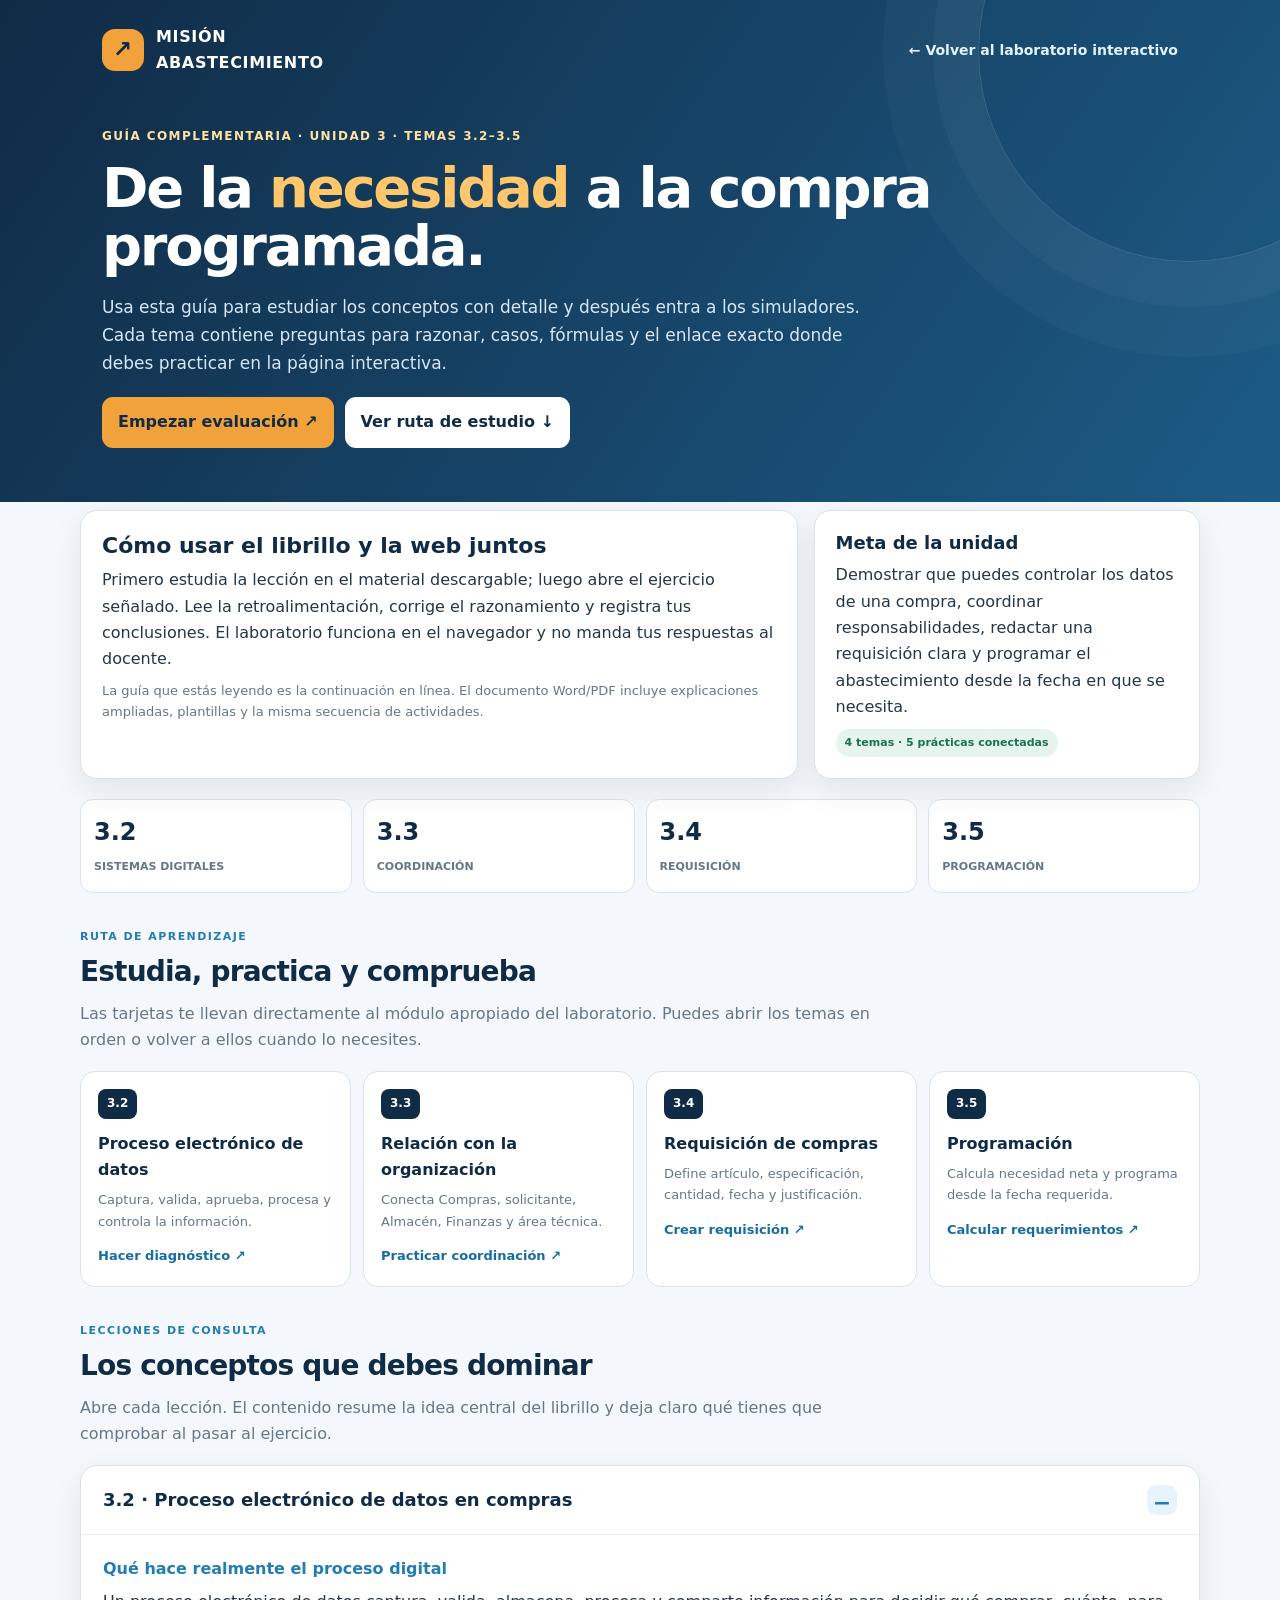
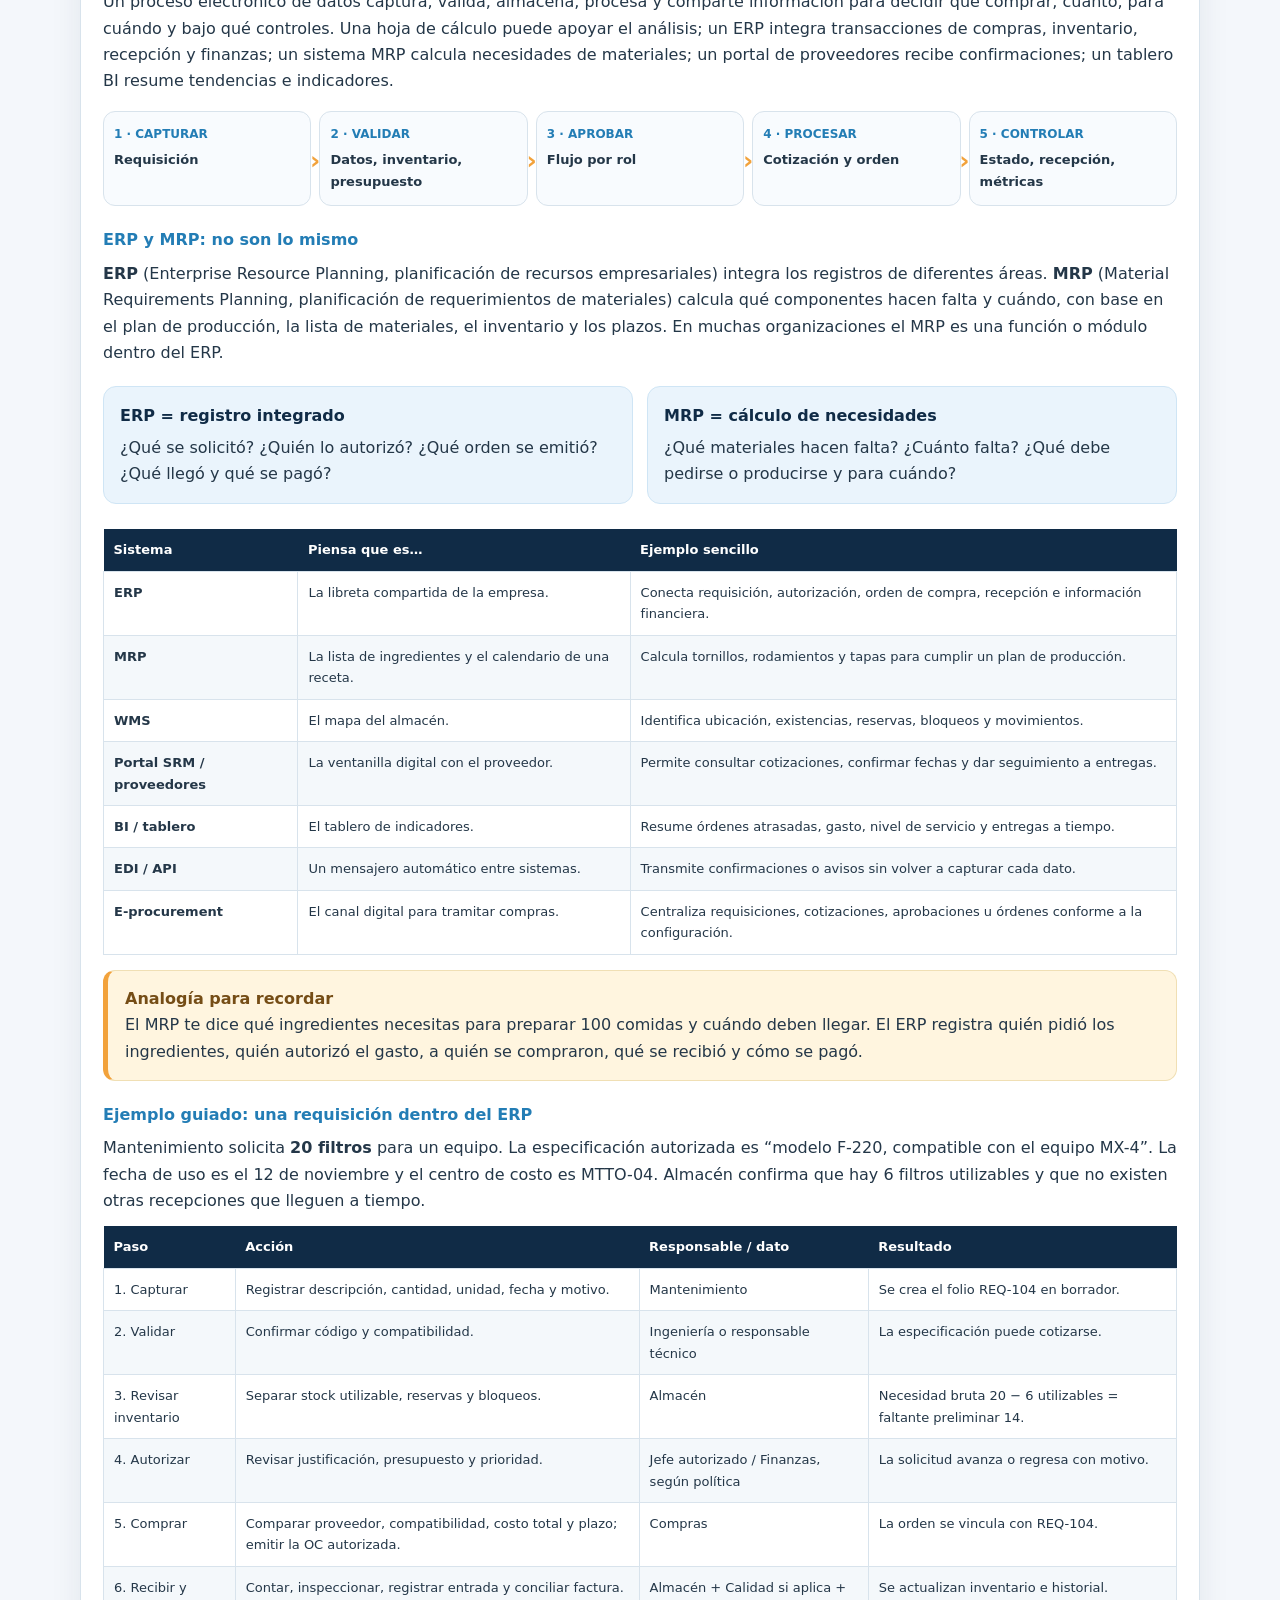
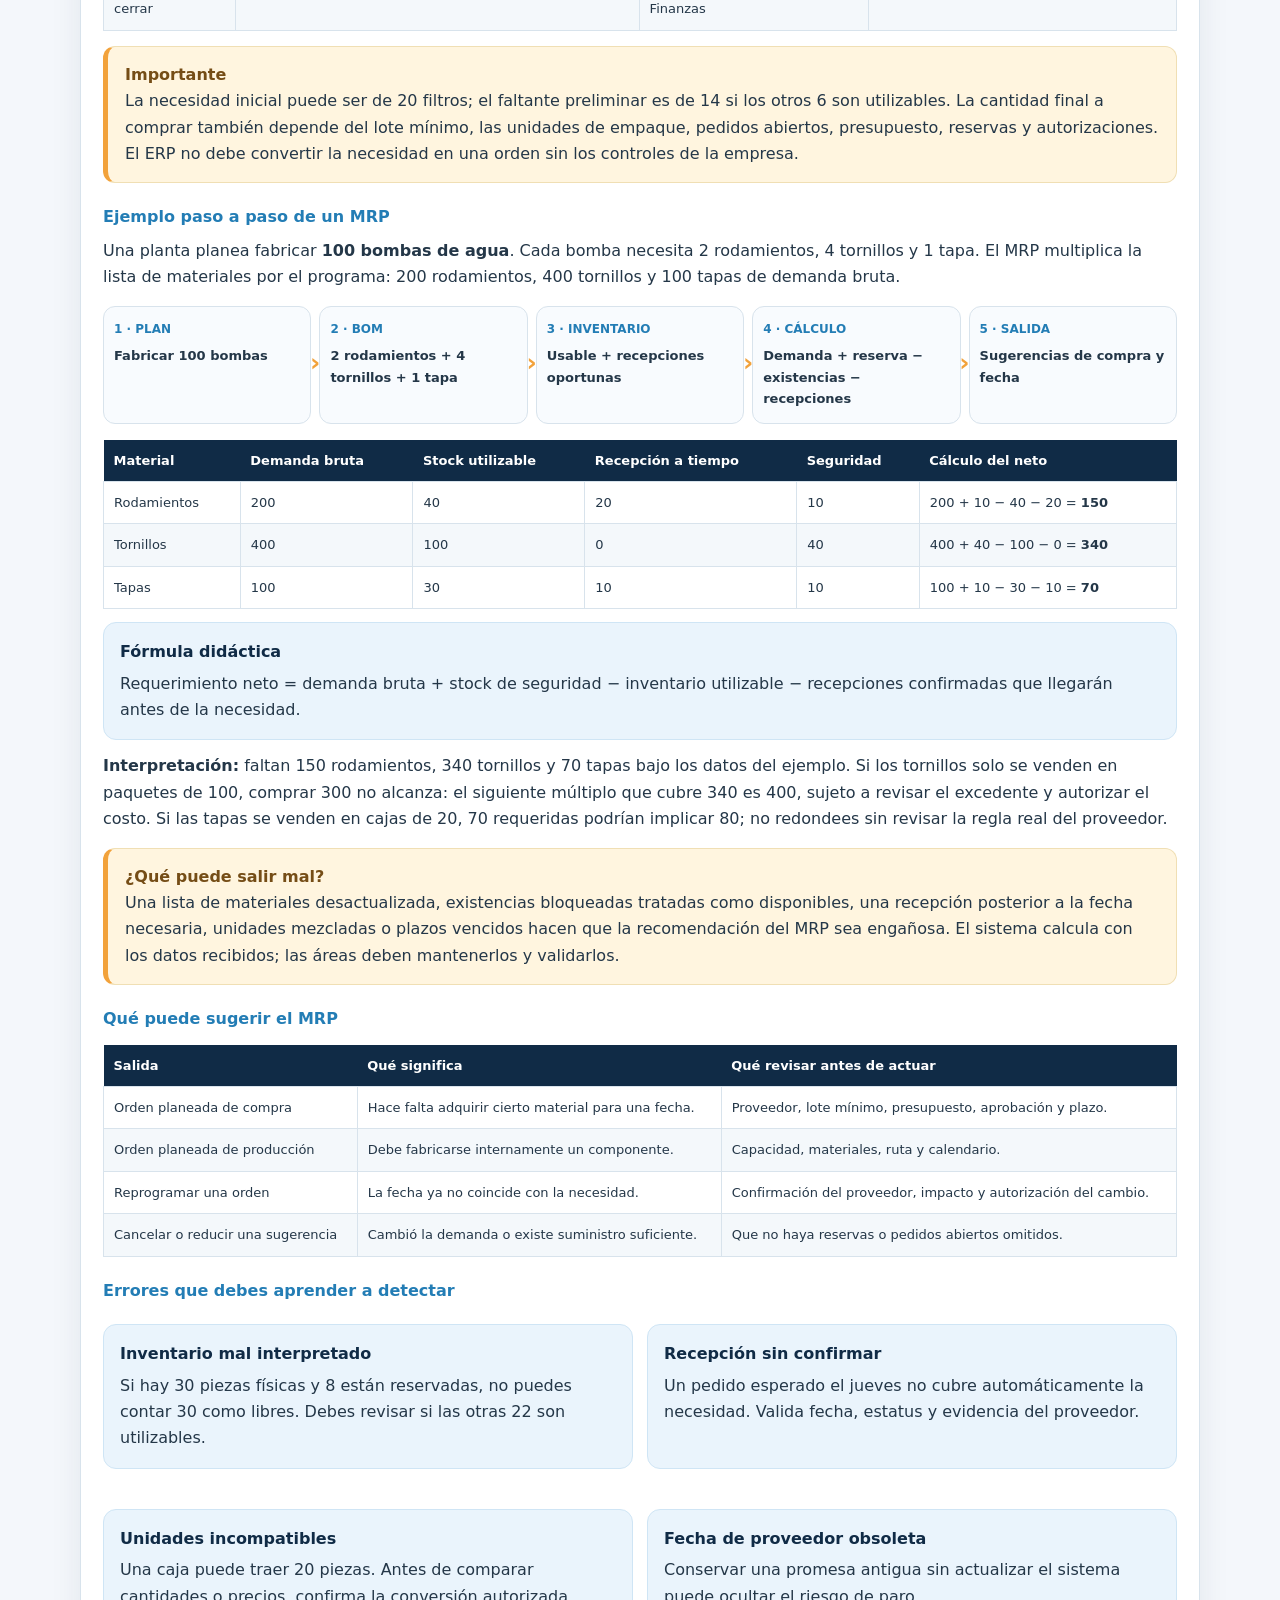
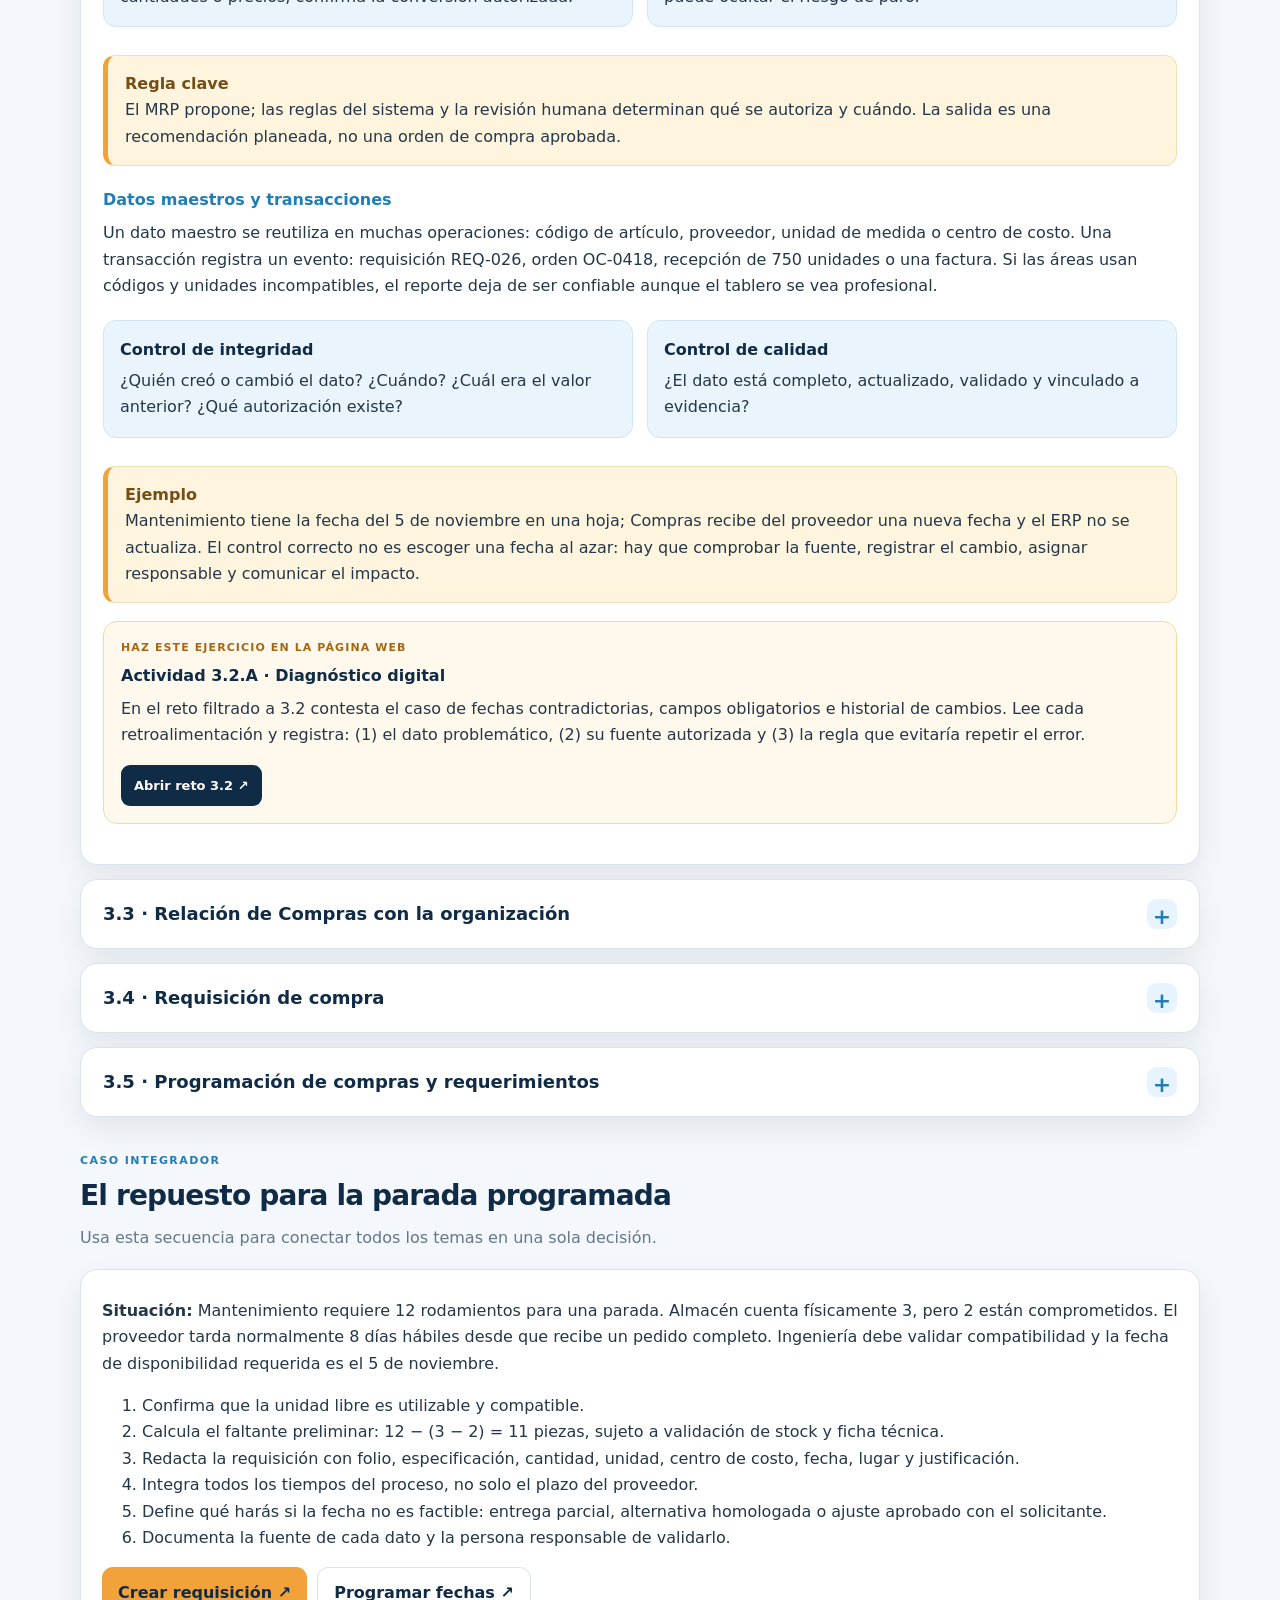
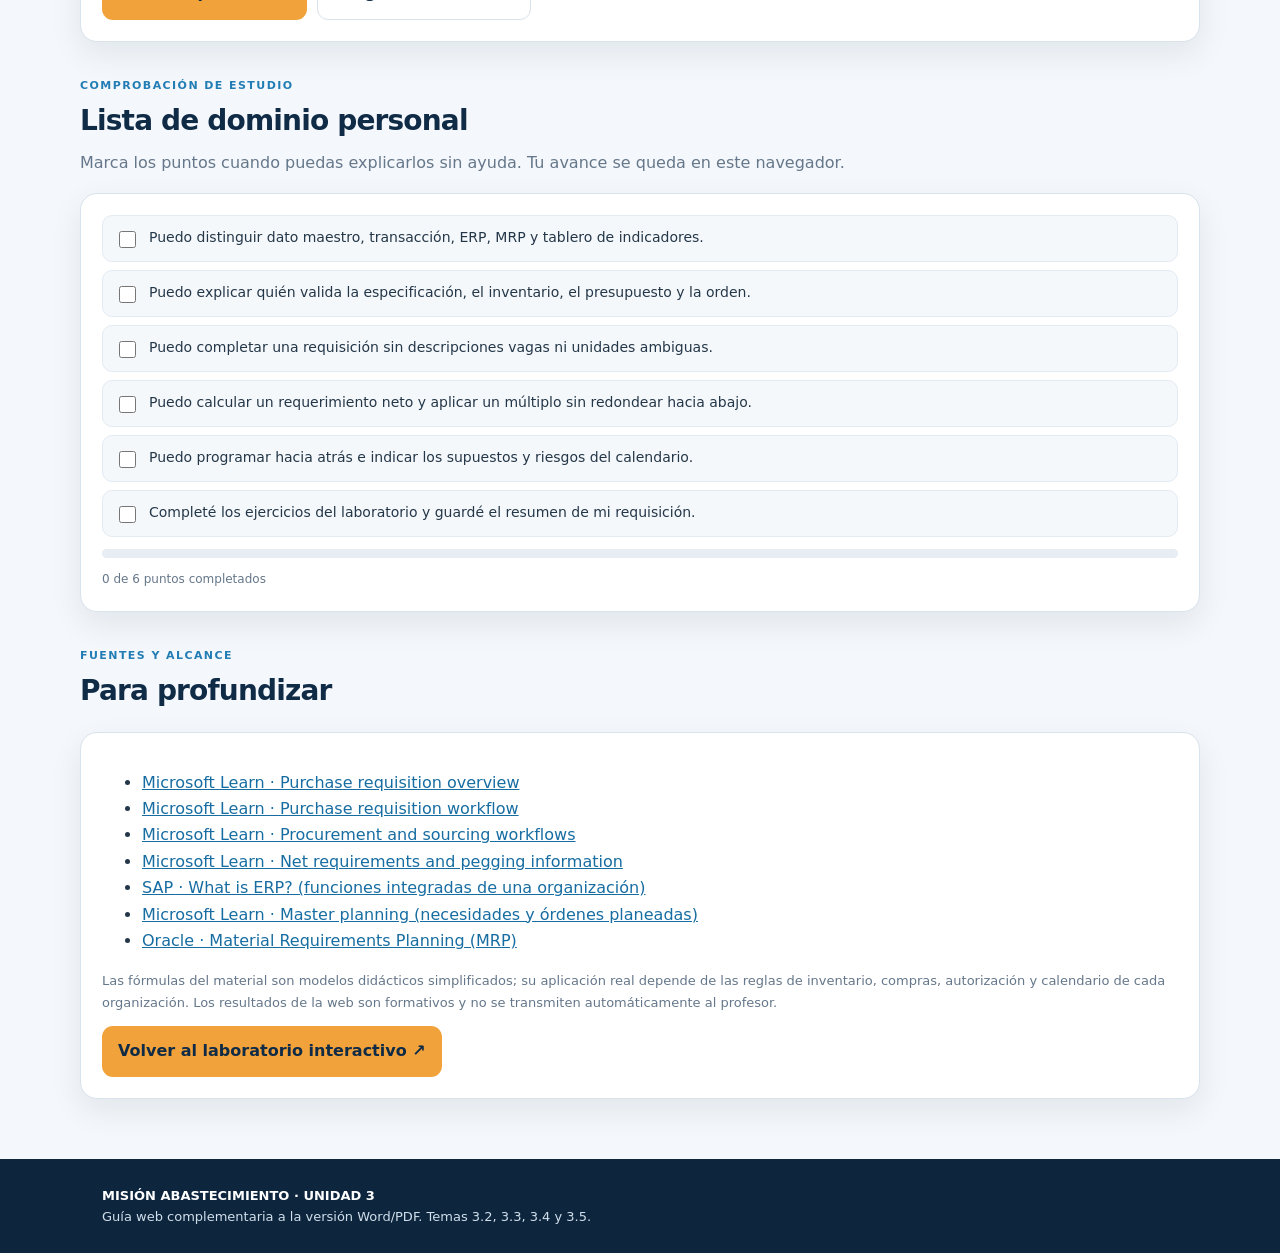
==== commit f8083dd5: "Añade fuentes oficiales para ERP y MRP a la guía web" ====
--- a/guia-3-2-3-5/index.html
+++ b/guia-3-2-3-5/index.html
@@ -198,6 +198,9 @@
    <li><a href="https://learn.microsoft.com/en-us/dynamics365/supply-chain/procurement/purchase-requisitions-workflow" target="_blank" rel="noreferrer">Microsoft Learn · Purchase requisition workflow</a></li>
    <li><a href="https://learn.microsoft.com/en-us/dynamics365/supply-chain/procurement/procurement-sourcing-workflows" target="_blank" rel="noreferrer">Microsoft Learn · Procurement and sourcing workflows</a></li>
    <li><a href="https://learn.microsoft.com/en-us/dynamics365/supply-chain/master-planning/net-requirements-built-in-master-planning" target="_blank" rel="noreferrer">Microsoft Learn · Net requirements and pegging information</a></li>
+   <li><a href="https://www.sap.com/resources/what-is-erp" target="_blank" rel="noreferrer">SAP · What is ERP? (funciones integradas de una organización)</a></li>
+   <li><a href="https://learn.microsoft.com/en-us/dynamics365/supply-chain/master-planning/master-planning-home-page" target="_blank" rel="noreferrer">Microsoft Learn · Master planning (necesidades y órdenes planeadas)</a></li>
+   <li><a href="https://docs.oracle.com/cd/E26401_01/doc.122/e48795/T478564T478850.htm" target="_blank" rel="noreferrer">Oracle · Material Requirements Planning (MRP)</a></li>
   </ul>
   <p class="small">Las fórmulas del material son modelos didácticos simplificados; su aplicación real depende de las reglas de inventario, compras, autorización y calendario de cada organización. Los resultados de la web son formativos y no se transmiten automáticamente al profesor.</p>
   <div class="two-buttons"><a class="btn primary" href="https://angelmaltos03-alt.github.io/compras-game/laboratorio-3-2-3-5/">Volver al laboratorio interactivo ↗</a></div>
